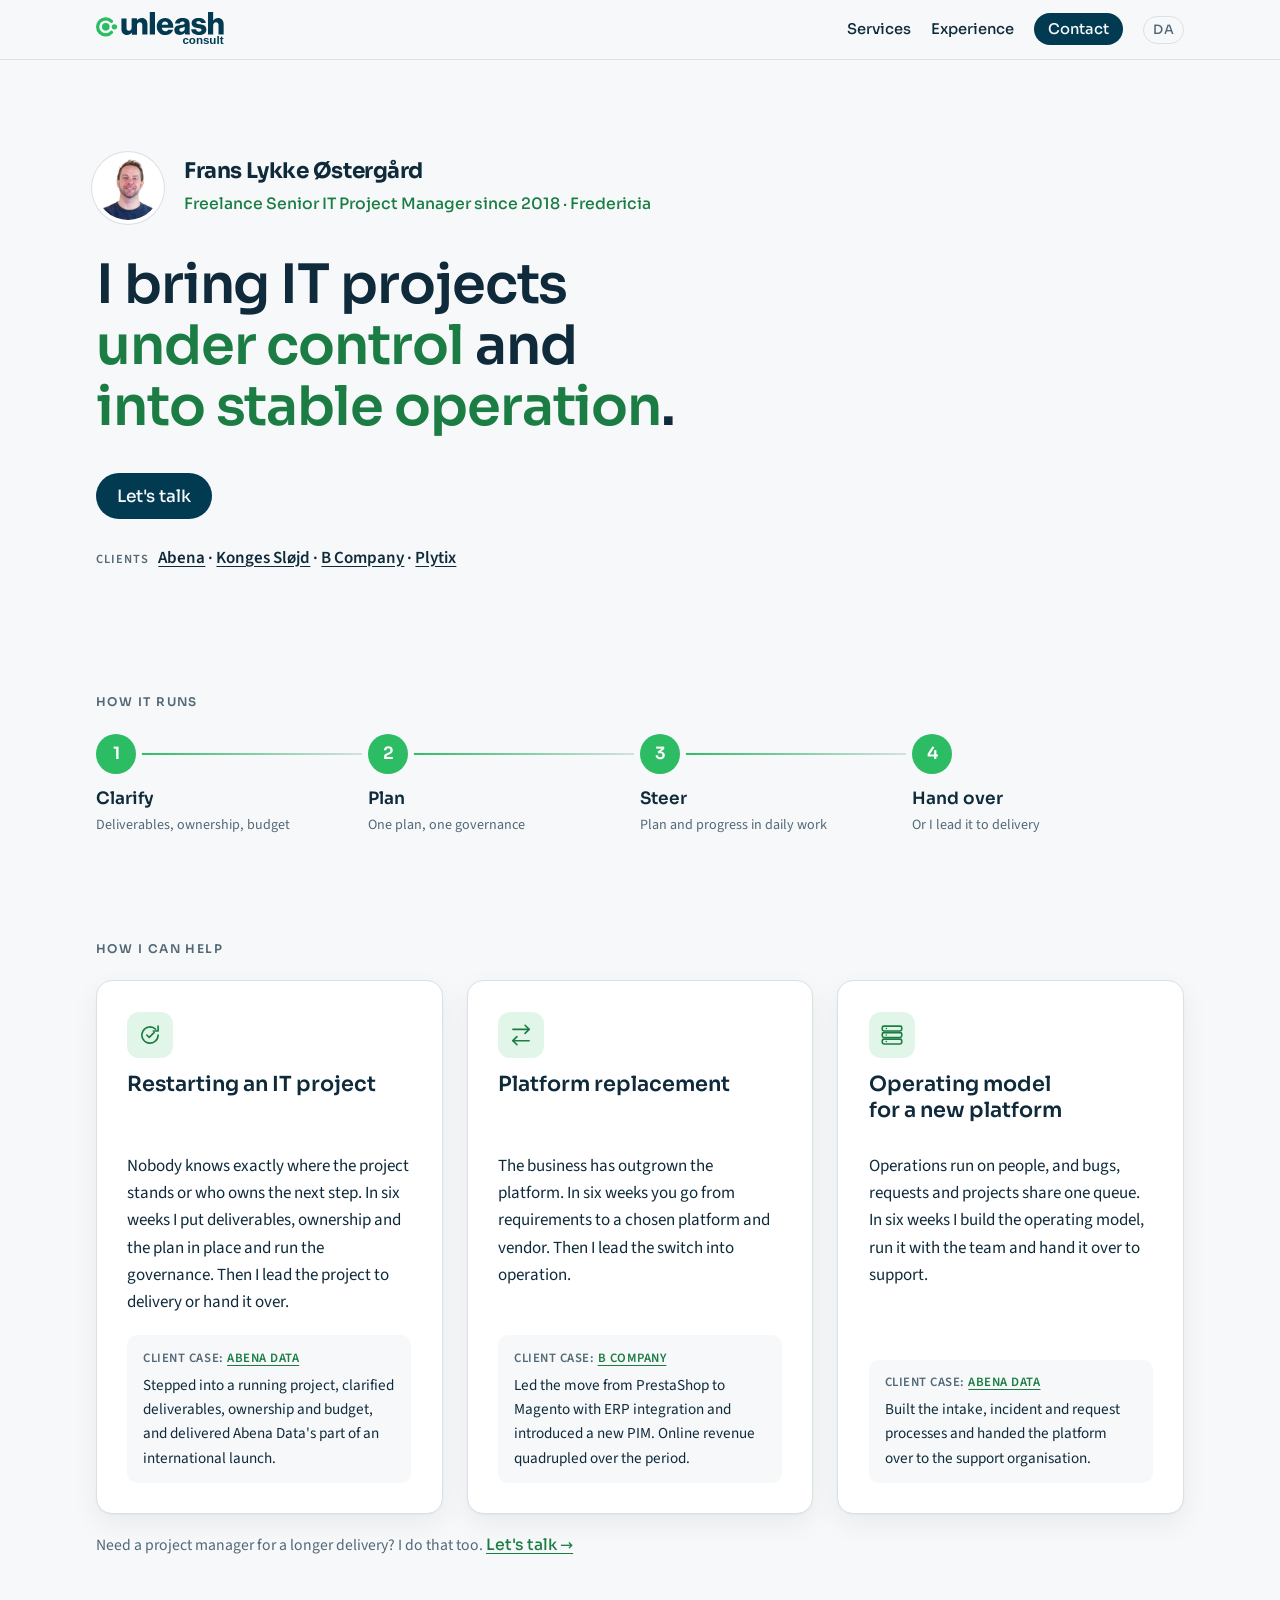
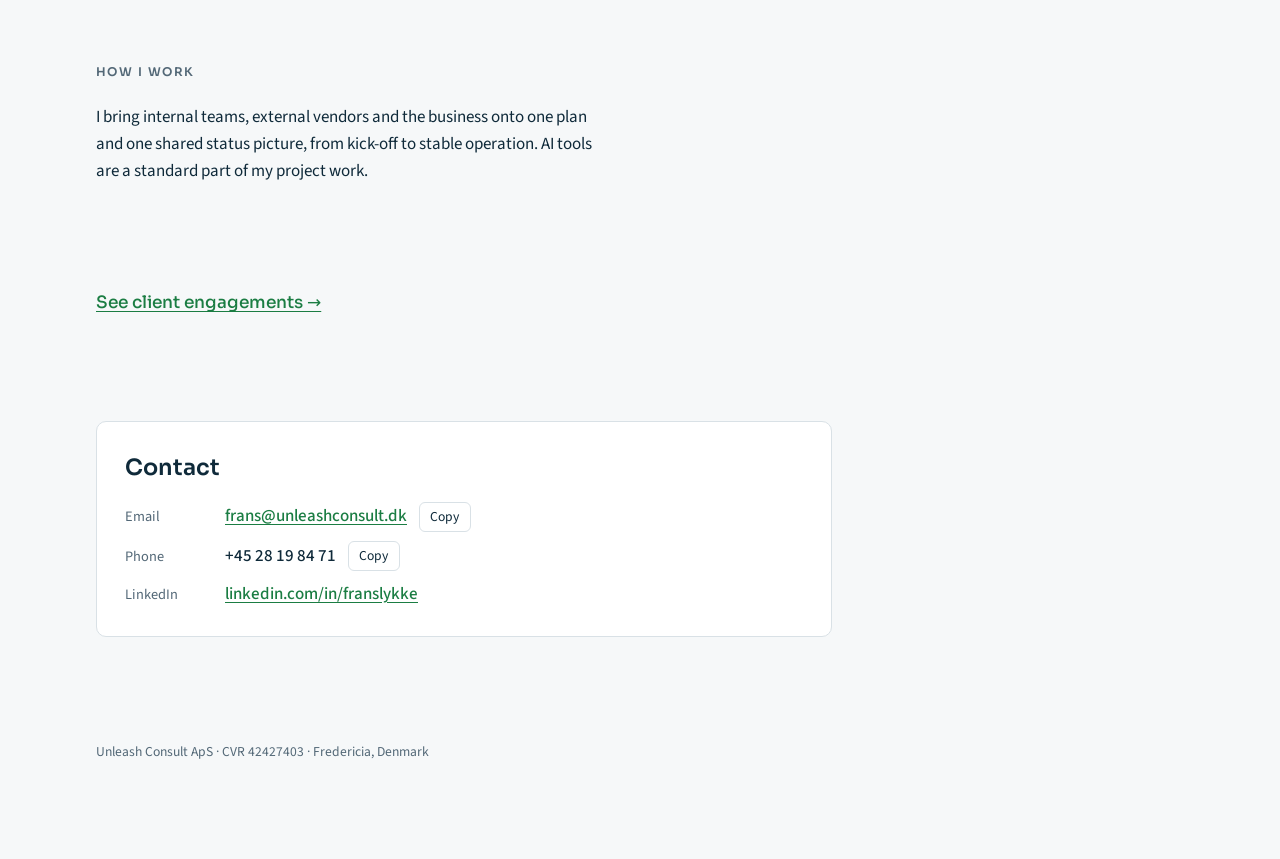
==== en/index.html @ 33f28d6f "Engelsk forside: Steer som trin 3 og strammere formuleringer Co-Authored-By: Claude Opus 5.5 <norepl" ====
<!doctype html>
<html lang="en">
<head>
<meta charset="utf-8">
<meta name="viewport" content="width=device-width, initial-scale=1, viewport-fit=cover">
<title>Unleash Consult</title>
<link rel="icon" type="image/svg+xml" href="../favicon.svg">
<link rel="canonical" href="https://unleashconsult.dk/en/">
<link rel="alternate" hreflang="da" href="https://unleashconsult.dk/">
<link rel="alternate" hreflang="en" href="https://unleashconsult.dk/en/">
<link rel="alternate" hreflang="x-default" href="https://unleashconsult.dk/">
<meta name="description" content="Frans Lykke Østergård, freelance Senior IT Project Manager. Restarting IT projects, operating models for new platforms and platform replacement, from requirements to operation.">
<link rel="preconnect" href="https://fonts.googleapis.com">
<link rel="preconnect" href="https://fonts.gstatic.com" crossorigin>
<link rel="stylesheet" href="https://fonts.googleapis.com/css2?family=Sora:wght@500;600;700&family=Source+Sans+3:wght@400;500;600&display=swap">
<link rel="stylesheet" href="../styles.css?v=20261111">
</head>
<body class="frontpage">

<nav class="top" aria-label="Main">
  <div class="bar">
    <a class="home" href="./" aria-label="Unleash Consult, top of page"><svg class="logo" role="img" aria-label="Unleash Consult" xmlns="http://www.w3.org/2000/svg" viewBox="0 0 1117.87 305.71"><g id="Layer_2" data-name="Layer 2"><g id="Layer_1-2" data-name="Layer 1"><path class="lg-ink" d="M222,148.32V55.86h44.58V139c0,15.41,6.88,23.94,21.19,23.94,15.41,0,24.77-11.56,24.77-28.34V55.86h44.85V196.74H314.49V179.41h-.83c-10.18,13.76-22.56,21.47-42.1,21.47C239.1,200.88,222,179.69,222,148.32Z"/><path class="lg-ink" d="M312.57,55.86h43.2V75.12h.83C367.05,60,380.54,51.73,400.07,51.73c30.83,0,49,22,49,53.39v91.62H404.2V114.2c0-14.87-7.43-25-22-25-14.86,0-24.77,12.38-24.77,29.73v77.86H312.57Z"/><path class="lg-ink" d="M469.67,0h45.41V196.74H469.67Z"/><path class="lg-ink" d="M530.48,126c0-42.11,29.44-74.3,72.37-74.3,20.09,0,36,6.61,48.16,17.61,16.78,15.41,25,39.9,24.76,68.52H574.51c2.75,19,13.21,30.82,31.65,30.82,11.82,0,19.53-5.23,23.38-14H673.3c-3,12.65-11.29,24.76-23.67,33.29-11.83,8.26-26.14,12.94-44,12.94C559.1,200.88,530.48,168.68,530.48,126Zm99.89-14.86c-1.65-16.79-12.11-27.51-26.69-27.51-17.06,0-25.87,10.72-28.89,27.51Z"/><path class="lg-ink" d="M684.29,157.4c0-31.1,24.77-40.45,53.93-44.31,26.42-3.3,35.78-6,35.78-15.68,0-9.08-5.78-15.13-19.26-15.13-14.32,0-21.47,6.32-22.84,18.16H690.62C691.72,74.3,711.81,52,754.46,52c21.18,0,35.5,3.86,45.67,11.56,12.11,8.81,17.9,22.57,17.9,40.18v71c0,11.29,1.09,17.61,4.94,20.09v1.92H779.5c-2.21-3-3.58-8.53-4.68-15.68h-.55c-8.25,11.83-20.64,19.27-41.83,19.27C704.38,200.33,684.29,185.19,684.29,157.4Zm90.8-11V129.6c-5.77,3-14,5.23-23.11,7.44-17.34,3.85-24.49,8.25-24.49,19,0,11.28,8.26,15.69,19.26,15.69C763.54,171.71,775.09,161.52,775.09,146.39Z"/><path class="lg-ink" d="M831.21,151.06h42.38c1.65,14,11,20.92,25.87,20.92,13.48,0,22-4.95,22-14,0-12.66-17.06-14-35.77-17.34-24.49-4.12-50.63-10.73-50.63-43.75,0-29.72,27.51-45.13,60.81-45.13,39.9,0,61.37,17.34,63.57,45.13H918.17C916.51,84.2,908,80.35,895.61,80.35c-11,0-19.55,4.12-19.55,12.93,0,9.91,16,11.28,33.85,14.59,24.77,4.12,53.94,10.45,53.94,46.5,0,30.82-27.24,46.78-64.12,46.78C858.45,201.15,832.59,182.16,831.21,151.06Z"/><path class="lg-ink" d="M978.42,0h44.85V73.2h.83c10.18-13.49,22.29-21.47,41.82-21.47,30.82,0,49,22,49,53.39v91.62h-44.85V114.2c0-14.87-7.43-25-22-25-14.86,0-24.77,12.38-24.77,29.73v77.86H978.42Z"/><text class="lg-ink lg-txt" x="1113.5" y="279.16" text-anchor="end">consult</text><path class="lg-green" d="M149.38,81.6A14.11,14.11,0,0,1,125,91.27,55.44,55.44,0,0,0,84.2,73.63a56,56,0,1,0,0,112A55.48,55.48,0,0,0,125,167.94a14.11,14.11,0,1,1,20.56,19.32,84.24,84.24,0,1,1,0-115.32A14.06,14.06,0,0,1,149.38,81.6Z"/><circle class="lg-green" cx="85.28" cy="129.6" r="33.4"/><circle class="lg-green" cx="160.69" cy="129.6" r="23.49"/></g></g></svg></a>
    <ul>
      <li><a href="./#services">Services</a></li>
      <li><a href="experience.html">Experience</a></li>
      <li><a class="cta" href="#contact">Contact</a></li>
      <li><a class="lang" href="../" hreflang="da" lang="da" aria-label="Dansk version">DA</a></li>
    </ul>
  </div>
</nav>
<div class="wrap" id="top">


  <header>
    <div class="id">
      <img class="photo" src="../frans.jpg" alt="Frans Lykke Østergård" width="132" height="132">
      <div class="name">
        <h1>Frans Lykke Østergård</h1>
        <div class="role">Freelance Senior IT Project Manager since 2018 · Fredericia</div>
      </div>
    </div>
    <p class="lede-one">I bring IT projects <em class="hl">under control</em> and <em class="hl">into stable operation</em>.</p>
    <p class="actions"><a class="btn" href="#contact">Let's talk</a></p>
    <p class="meta"><span class="k">Clients</span> <a href="experience.html#abena-data">Abena</a> · <a href="experience.html#konges-slojd">Konges Sløjd</a> · <a href="experience.html#b-company">B Company</a> · <a href="experience.html#plytix">Plytix</a></p>
  </header>




  <section class="flow" aria-label="How it runs">
    <div class="label">How it runs</div>
    <ol><li><b>1</b><span>Clarify</span><small>Deliverables, ownership, budget</small></li><li><b>2</b><span>Plan</span><small>One plan, one governance</small></li><li><b>3</b><span>Steer</span><small>Plan and progress in daily work</small></li><li><b>4</b><span>Hand over</span><small>Or I lead it to delivery</small></li></ol>
  </section>

  <section id="services">
    <div class="label">How I can help</div>
    <ul class="svc">
      <li>
        <div class="svc-head"><svg class="svc-icon" aria-hidden="true" viewBox="0 0 32 32" fill="none" stroke="currentColor" stroke-width="2" stroke-linecap="round" stroke-linejoin="round"><path d="M26 16a10 10 0 1 1-3-7.1"/><polyline points="26 5 26 11 20 11"/><polyline points="12 16 15 19 21 13"/></svg><h2>Restarting an IT project</h2></div>
        <div class="svc-body">
          <p>Nobody knows exactly where the project stands or who owns the next step. In six weeks I put deliverables, ownership and the plan in place and run the governance. Then I lead the project to delivery or hand it over.</p>
          <p class="case"><span>Client case: <a href="experience.html#abena-data">Abena Data</a></span>Stepped into a running project, clarified deliverables, ownership and budget, and delivered Abena Data's part of an international launch.</p>
        </div>
      </li>
      <li>
        <div class="svc-head"><svg class="svc-icon" aria-hidden="true" viewBox="0 0 32 32" fill="none" stroke="currentColor" stroke-width="2" stroke-linecap="round" stroke-linejoin="round"><polyline points="21 4 26 9 21 14"/><line x1="6" y1="9" x2="26" y2="9"/><polyline points="11 18 6 23 11 28"/><line x1="26" y1="23" x2="6" y2="23"/></svg><h2>Platform replacement</h2></div>
        <div class="svc-body">
          <p>The business has outgrown the platform. In six weeks you go from requirements to a chosen platform and vendor. Then I lead the switch into operation.</p>
          <p class="case"><span>Client case: <a href="experience.html#b-company">B Company</a></span>Led the move from PrestaShop to Magento with ERP integration and introduced a new PIM. Online revenue quadrupled over the period.</p>
        </div>
      </li>
      <li>
        <div class="svc-head"><svg class="svc-icon" aria-hidden="true" viewBox="0 0 32 32" fill="none" stroke="currentColor" stroke-width="2" stroke-linecap="round" stroke-linejoin="round"><rect x="4" y="5" width="24" height="6" rx="2"/><rect x="4" y="13" width="24" height="6" rx="2"/><rect x="4" y="21" width="24" height="6" rx="2"/><line x1="9" y1="8" x2="9.01" y2="8"/><line x1="9" y1="16" x2="9.01" y2="16"/><line x1="9" y1="24" x2="9.01" y2="24"/></svg><h2>Operating model for a new platform</h2></div>
        <div class="svc-body">
          <p>Operations run on people, and bugs, requests and projects share one queue. In six weeks I build the operating model, run it with the team and hand it over to support.</p>
          <p class="case"><span>Client case: <a href="experience.html#abena-data">Abena Data</a></span>Built the intake, incident and request processes and handed the platform over to the support organisation.</p>
        </div>
      </li>
    </ul>
    <p class="pm-note">Need a project manager for a longer delivery? I do that too. <a href="#contact">Let's talk →</a></p>
  </section>


  <section id="how">
    <div class="label">How I work</div>
    <div class="lede">
      <p>I bring internal teams, external vendors and the business onto one plan and one shared status picture, from kick-off to stable operation. AI tools are a standard part of my project work.</p>
    </div>
  </section>

  <p class="more"><a href="experience.html">See client engagements →</a></p>

  <section class="contact" id="contact">
    <h2>Contact</h2>
    <div class="rows">
      <div class="row"><span class="k">Email</span><a class="v" href="mailto:frans@unleashconsult.dk">frans@unleashconsult.dk</a><button class="copy" type="button" data-copy="frans@unleashconsult.dk">Copy</button></div>
      <div class="row"><span class="k">Phone</span><span class="v">+45 28 19 84 71</span><button class="copy" type="button" data-copy="+4528198471">Copy</button></div>
      <div class="row"><span class="k">LinkedIn</span><a class="v" href="https://www.linkedin.com/in/franslykke" target="_blank" rel="noopener">linkedin.com/in/franslykke</a></div>
    </div>
  </section>

  <footer>Unleash Consult ApS · CVR 42427403 · Fredericia, Denmark</footer>
</div>

<script>
document.querySelectorAll('.copy').forEach(function (b) {
  b.addEventListener('click', function () {
    var t = b.getAttribute('data-copy');
    var done = function () { b.textContent = 'Copied'; setTimeout(function () { b.textContent = 'Copy'; }, 1600); };
    try { navigator.clipboard.writeText(t).then(done, done); } catch (e) { done(); }
  });
});
</script>

</body>
</html>
---- styles.css ----
/* Layout: one calm column; a dated ledger of engagements is the page's spine */
:root {
  --bg: #f6f8f9;
  --surface: #ffffff;
  --ink: #0f2a3a;
  --logo-ink: #023a51;
  --brand-green: #2cbc63;
  --muted: #536877;
  --line: #d9e1e6;
  --accent: #2cbc63;
  --accent-ink: #1b7d43;
  --display: "Sora", "Segoe UI", system-ui, sans-serif;
  --body: "Source Sans 3", "Segoe UI", system-ui, sans-serif;
}
@media (prefers-color-scheme: dark) {
  :root:not([data-theme="light"]) {
    --bg: #0f1a22; --surface: #15232d; --ink: #e6edf1; --muted: #9db0bc;
    --line: #26394a; --accent: #2cbc63; --accent-ink: #6fd69a; --logo-ink: #e6edf1; color-scheme: dark;
  }
}
:root[data-theme="dark"] {
  --bg: #0f1a22; --surface: #15232d; --ink: #e6edf1; --muted: #9db0bc;
  --line: #26394a; --accent: #2cbc63; --accent-ink: #6fd69a; --logo-ink: #e6edf1; color-scheme: dark;
}
* { box-sizing: border-box; }
body {
  background: var(--bg); color: var(--ink);
  font-family: var(--body); font-size: 1.0625rem; line-height: 1.6;
}
.wrap {
  max-width: 46rem; margin: 0 auto;
  padding-left: max(16px, env(safe-area-inset-left, 0px));
  padding-right: max(16px, env(safe-area-inset-right, 0px));
  padding-block: 3.5rem 4rem;
  display: grid; gap: 3.5rem;
}
h1, h2, h3 { font-family: var(--display); text-wrap: balance; margin: 0; }
p { margin: 0; }
a { color: var(--accent-ink); text-underline-offset: 3px; }
a:focus-visible, button:focus-visible { outline: 2px solid var(--accent); outline-offset: 3px; border-radius: 4px; }

.logo { width: 170px; height: auto; display: block; overflow: visible; }
.lg-ink { fill: var(--logo-ink); }
.lg-green { fill: var(--brand-green); }
.lg-txt { font-family: "Neue Haas Grotesk Display Pro", "Helvetica Neue", Helvetica, Arial, sans-serif; font-weight: 700; font-size: 100.92px; }

header { display: grid; gap: 1.25rem; }
header h1 { font-size: clamp(2rem, 6vw, 2.9rem); font-weight: 700; letter-spacing: -.02em; line-height: 1.1; }
.id { display: flex; align-items: center; gap: 1.5rem; }
.name { display: grid; gap: .6rem; min-width: 0; }
.photo { width: 132px; height: 132px; flex: none; border-radius: 50%; object-fit: cover; background: #fff; box-shadow: 0 0 0 4px var(--surface), 0 0 0 5px var(--line); }
.role { font-family: var(--display); font-weight: 500; font-size: 1.15rem; color: var(--accent-ink); }
.lede { display: grid; gap: .9rem; max-width: 62ch; }
.lede p + p { color: var(--muted); }
.lede-one { font-family: var(--display); font-size: clamp(1.25rem, 4.5vw, 1.55rem); font-weight: 500; line-height: 1.4; max-width: 34ch; }
.links { display: flex; flex-wrap: wrap; gap: .25rem 1.25rem; }
.links a { display: inline-flex; align-items: center; min-height: 44px; font-weight: 500; color: var(--ink); }
.clients .label { margin-bottom: .35rem; }
.clients p { font-weight: 600; }
.clients a { color: var(--ink); display: inline-block; padding-block: .35rem; }
.clients a:hover { color: var(--accent-ink); }
.ledger > li[id] { scroll-margin-top: calc(env(safe-area-inset-top, 0px) + 4.5rem); }
.where { font-size: .95rem; color: var(--muted); }

.label { font-family: var(--display); font-size: .75rem; font-weight: 600; letter-spacing: .12em; text-transform: uppercase; color: var(--muted); margin-bottom: 1.1rem; }

.skills { display: flex; flex-wrap: wrap; gap: .5rem; padding: 0; margin: 0; list-style: none; }
.skills li { border: 1px solid var(--line); background: var(--surface); padding: .35rem .8rem; border-radius: 999px; font-size: .95rem; }

.svc { list-style: none; margin: 0; padding: 0; display: grid; }
.svc > li { display: grid; grid-template-columns: 13rem 1fr; gap: 1.5rem; padding-block: 1.6rem; border-top: 1px solid var(--line); }
.svc > li:last-child { border-bottom: 1px solid var(--line); }
.svc h2 { font-size: 1.3rem; font-weight: 600; line-height: 1.25; }
.svc-head { display: grid; gap: .7rem; align-content: start; }
.svc-icon { width: 36px; height: 36px; color: var(--accent-ink); }
.svc-body { display: grid; gap: .8rem; min-width: 0; }
.svc .tags { font-size: .92rem; font-weight: 600; color: var(--muted); }

.ledger { list-style: none; margin: 0; padding: 0; display: grid; }
.ledger > li { display: grid; grid-template-columns: 7.5rem 1fr; gap: 1.25rem; padding-block: 1.4rem; border-top: 1px solid var(--line); }
.ledger > li:last-child { border-bottom: 1px solid var(--line); }
.when { font-variant-numeric: tabular-nums; color: var(--muted); font-size: .9rem; padding-top: .2rem; }
.job { display: grid; gap: .5rem; min-width: 0; }
.job h3 { font-size: 1.1rem; font-weight: 600; }
.job h3 span { color: var(--muted); font-weight: 500; }
.job p { color: var(--muted); }
.job ul { margin: 0; padding-left: 1.1rem; display: grid; gap: .25rem; }

.earlier { display: grid; gap: .4rem; color: var(--muted); }
.earlier b { color: var(--ink); font-weight: 600; }

.two { display: grid; grid-template-columns: 1fr 1fr; gap: 2rem; }
.two ul { list-style: none; margin: 0; padding: 0; display: grid; gap: .5rem; }
.two li span { display: block; color: var(--muted); font-size: .9rem; }

.contact { background: var(--surface); border: 1px solid var(--line); border-radius: 10px; padding: 1.75rem; display: grid; gap: 1rem; }
.contact h2 { font-size: 1.4rem; font-weight: 600; }
.rows { display: grid; gap: .6rem; }
.row { display: flex; flex-wrap: wrap; align-items: center; gap: .75rem; }
.row .k { width: 5.5rem; color: var(--muted); font-size: .9rem; }
.row .v { user-select: all; font-weight: 500; }
.copy { font: inherit; font-size: .85rem; border: 1px solid var(--line); background: transparent; color: var(--ink); padding: .2rem .65rem; border-radius: 6px; cursor: pointer; }
.copy:hover { border-color: var(--accent); }

footer { font-size: .85rem; color: var(--muted); }

@media (max-width: 560px) {
  .ledger > li { grid-template-columns: 1fr; gap: .35rem; }
  .svc > li { grid-template-columns: 1fr; gap: .6rem; }
  .svc-head { display: flex; align-items: center; gap: .75rem; }
  .svc-icon { width: 30px; height: 30px; flex: none; }
  .two { grid-template-columns: 1fr; }
  .row .k { width: 100%; }
  .id { gap: 1rem; }
  .photo { width: 76px; height: 76px; box-shadow: 0 0 0 3px var(--surface), 0 0 0 4px var(--line); }
  header h1 { font-size: 1.6rem; }
  .role { font-size: 1rem; }
}

html { scroll-behavior: smooth; }
@media (prefers-reduced-motion: reduce) { html { scroll-behavior: auto; } }
body::before { content: ""; position: fixed; inset: 0 0 auto; height: env(safe-area-inset-top, 0px); z-index: 10; background: var(--bg); }
.top { position: sticky; top: env(safe-area-inset-top, 0px); z-index: 5; background: color-mix(in srgb, var(--bg) 92%, transparent); backdrop-filter: blur(8px); -webkit-backdrop-filter: blur(8px); border-bottom: 1px solid var(--line); }
.bar { max-width: 46rem; margin: 0 auto; display: flex; align-items: center; justify-content: space-between; gap: 1rem;
  padding-left: max(16px, env(safe-area-inset-left, 0px)); padding-right: max(16px, env(safe-area-inset-right, 0px)); padding-block: .75rem; }
.home { display: block; line-height: 0; }
.top .logo { width: 128px; }
.top ul { list-style: none; margin: 0; padding: 0; display: flex; align-items: center; gap: 1.25rem; }
.top ul a { color: var(--ink); text-decoration: none; font-family: var(--display); font-weight: 500; font-size: .92rem; }
.top ul a:hover { color: var(--accent-ink); }
.top ul a.cta { background: var(--logo-ink); color: var(--bg); padding: .45rem .9rem; border-radius: 999px; }
.top ul a.cta:hover { color: var(--bg); background: var(--accent-ink); }
section, #contact { scroll-margin-top: calc(env(safe-area-inset-top, 0px) + 4.5rem); }
@media (max-width: 480px) {
  .top .logo { width: 104px; }
  .top ul { gap: .9rem; }
  .top ul a { font-size: .85rem; }
  .top ul a.cta { padding: .4rem .75rem; }
  .wrap { padding-block: 2rem 3rem; gap: 2.75rem; }
}
body{margin:0} img{max-width:100%}
.top ul a[aria-current="page"] { color: var(--accent-ink); }
.more { font-family: var(--display); font-weight: 500; }
.svc .price { font-size: .95rem; padding-top: .7rem; border-top: 1px dashed var(--line); }
.svc .price b { font-weight: 600; color: var(--ink); }
.svc .price span { color: var(--muted); font-size: .85rem; }
.top ul a.lang { font-size: .8rem; letter-spacing: .04em; color: var(--muted); border: 1px solid var(--line); padding: .3rem .55rem; border-radius: 999px; }
.top ul a.lang:hover { color: var(--accent-ink); border-color: var(--accent-ink); }
@media (max-width: 480px) {
  .bar { gap: .6rem; }
  .top .logo { width: 92px; }
  .top ul { gap: .65rem; }
  .top ul a.lang { font-size: .75rem; padding: .25rem .45rem; }
}
@media (max-width: 360px) {
  .top .logo { width: 80px; }
  .top ul { gap: .5rem; }
  .top ul a { font-size: .8rem; }
}
.pm-note { margin-top: 1.2rem; font-size: .98rem; color: var(--muted); }
.pm-note a { font-family: var(--display); font-weight: 500; }
.svc .case { font-size: .95rem; padding-left: .9rem; border-left: 3px solid var(--accent-ink); display: grid; gap: .25rem; }
.svc .case span { font-size: .8rem; font-weight: 600; letter-spacing: .04em; text-transform: uppercase; color: var(--muted); }

/* Offers as cards, method strip, highlighted lede */
.hl { font-style: normal; color: var(--accent-ink); }
.flow ol { list-style: none; margin: 0; padding: 0; display: grid; grid-template-columns: repeat(4, 1fr); }
.flow li { position: relative; display: grid; align-content: start; gap: .25rem; padding-right: .75rem; }
.flow li b { position: relative; z-index: 1; width: 2.5rem; height: 2.5rem; margin-bottom: .45rem; border-radius: 50%; display: grid; place-items: center; background: var(--accent); color: #fff; font-family: var(--display); font-weight: 600; box-shadow: 0 0 0 6px var(--bg); }
.flow li:not(:last-child)::after { content: ""; position: absolute; top: 1.2rem; left: 2.5rem; right: 0; height: 2px; background: linear-gradient(90deg, var(--accent), var(--line)); }
.flow li span { font-family: var(--display); font-weight: 600; }
.flow li small { color: var(--muted); font-size: .88rem; line-height: 1.35; }
.svc { gap: 1rem; }
.svc > li, .svc > li:last-child { display: block; padding: 1.5rem; background: var(--surface); border: 1px solid var(--line); border-radius: 16px; box-shadow: 0 1px 2px rgba(15,42,58,.04), 0 10px 28px rgba(15,42,58,.06); }
.svc-head { display: flex; flex-wrap: wrap; align-items: center; gap: .6rem .9rem; margin-bottom: 1rem; }
.svc-icon, .svc-icon:where(*) { width: 46px; height: 46px; padding: 10px; flex: none; border-radius: 12px; color: var(--accent-ink); background: color-mix(in srgb, var(--accent) 14%, transparent); }
.svc h2 { font-size: 1.3rem; }
.pill { margin-left: auto; padding: .3rem .7rem; border-radius: 999px; white-space: nowrap; font-size: .76rem; font-weight: 600; letter-spacing: .04em; text-transform: uppercase; color: var(--accent-ink); background: color-mix(in srgb, var(--accent) 10%, transparent); }
.svc .case { margin-top: .2rem; padding: .8rem 1rem; border-left: 0; border-radius: 10px; background: var(--bg); }
@media (max-width: 640px) {
  .flow ol { grid-template-columns: 1fr 1fr; row-gap: 1.4rem; }
  .flow li:not(:last-child)::after { display: none; }
  .svc > li, .svc > li:last-child { padding: 1.2rem; }
  .pill { margin-left: 0; }
}

/* Hero: one action, compact proof line */
.actions { display: flex; flex-wrap: wrap; gap: .75rem 1.25rem; align-items: center; }
.btn { display: inline-flex; align-items: center; min-height: 46px; padding: 0 1.3rem; border-radius: 999px; background: var(--logo-ink); color: var(--bg); font-family: var(--display); font-weight: 500; text-decoration: none; }
.btn:hover { background: var(--accent-ink); }
.btn-ghost { display: inline-flex; align-items: center; min-height: 46px; font-family: var(--display); font-weight: 500; color: var(--ink); }
.meta { font-weight: 600; }
.meta .k { margin-right: .4rem; font-size: .78rem; font-weight: 600; letter-spacing: .08em; text-transform: uppercase; color: var(--muted); }
.meta a { color: var(--ink); }
.meta a:hover { color: var(--accent-ink); }
header .where { margin-top: -.6rem; }

/* Wide homepage */
.bar { max-width: 70rem; }
.frontpage .wrap { max-width: 70rem; }
@media (min-width: 900px) {
  .frontpage .svc { grid-template-columns: repeat(3, minmax(0, 1fr)); }
  .frontpage .svc > li { display: flex; flex-direction: column; }
  .frontpage .svc-body { flex: 1; display: flex; flex-direction: column; gap: .9rem; }
  .frontpage .svc .case { margin-top: auto; }
  .frontpage .pill { margin-left: 0; }
  .frontpage .contact { max-width: 46rem; }
}

/* Hero: one column, one dominant line */
.frontpage header { gap: 1.4rem; padding-block: 1.5rem .5rem; }
.frontpage .photo { width: 64px; height: 64px; }
.frontpage header h1 { font-size: 1.35rem; }
.frontpage .role { font-size: .98rem; }
.frontpage .lede-one { font-size: clamp(2rem, 6vw, 3.4rem); line-height: 1.12; letter-spacing: -.02em; max-width: 18ch; font-weight: 600; }
/* Cards: icon always above title */
.frontpage .svc-head { flex-direction: column; align-items: flex-start; gap: .8rem; }
/* More air */
.frontpage .hl { white-space: nowrap; }
.frontpage header { gap: 0; padding-block: 3rem 1rem; }
.frontpage header .id { margin-bottom: 2.2rem; }
.frontpage header .actions { margin-top: 2.2rem; }
.frontpage header .meta { margin-top: 1.6rem; }
.frontpage .svc-head { margin-bottom: .4rem; }
.frontpage .svc-body { gap: 1.2rem; }
.frontpage .svc > li, .frontpage .svc > li:last-child { padding: 1.9rem; }
.frontpage .flow .label, .frontpage #services .label, .frontpage #how .label { margin-bottom: 1.4rem; }
@media (min-width: 900px) {
  .frontpage .wrap { gap: 6.5rem; padding-block: 3rem 6rem; }
  .frontpage .svc { gap: 1.5rem; }
}
@media (max-width: 899px) {
  .frontpage .wrap { gap: 4rem; }
  .frontpage header { padding-block: 1.5rem .5rem; }
}
@media (min-width: 900px) { .frontpage .svc h2 { min-height: 2.5em; } }
@media (max-width: 899px) { .frontpage .svc-head { margin-bottom: .9rem; } }
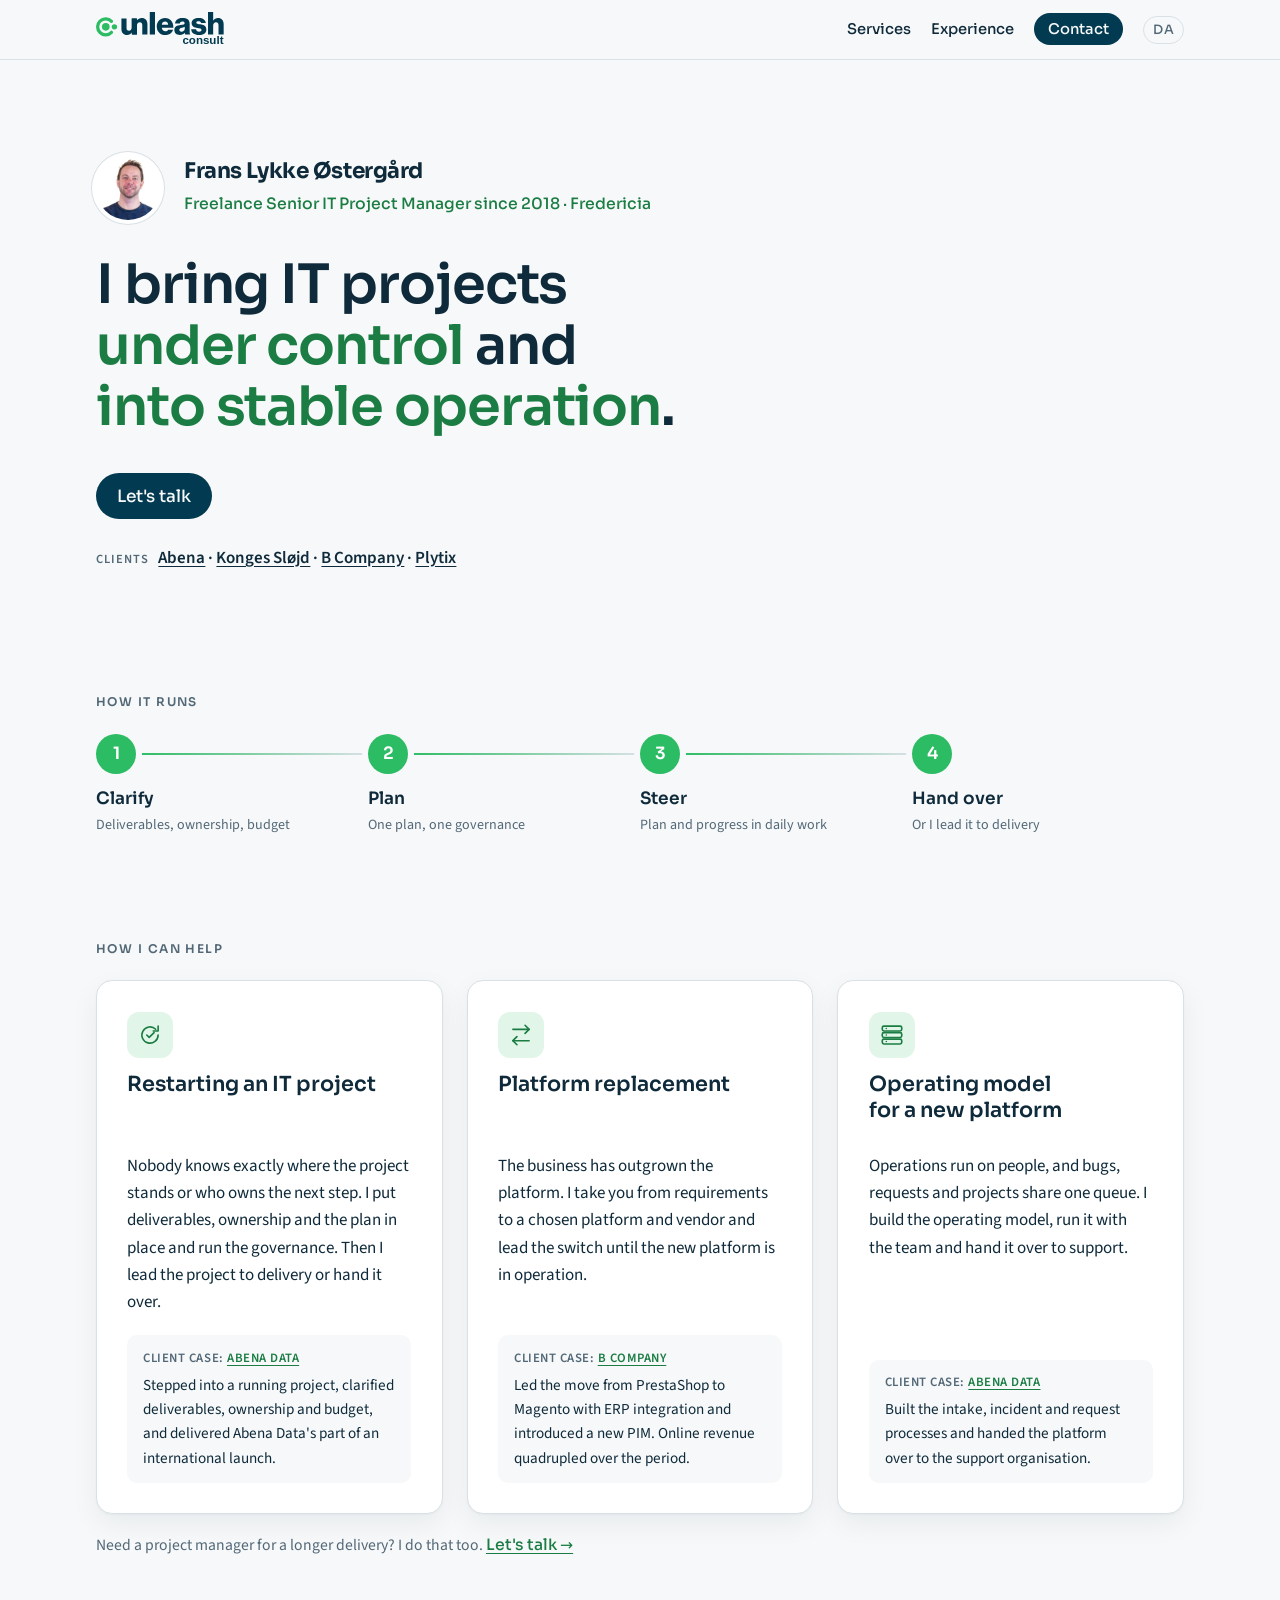
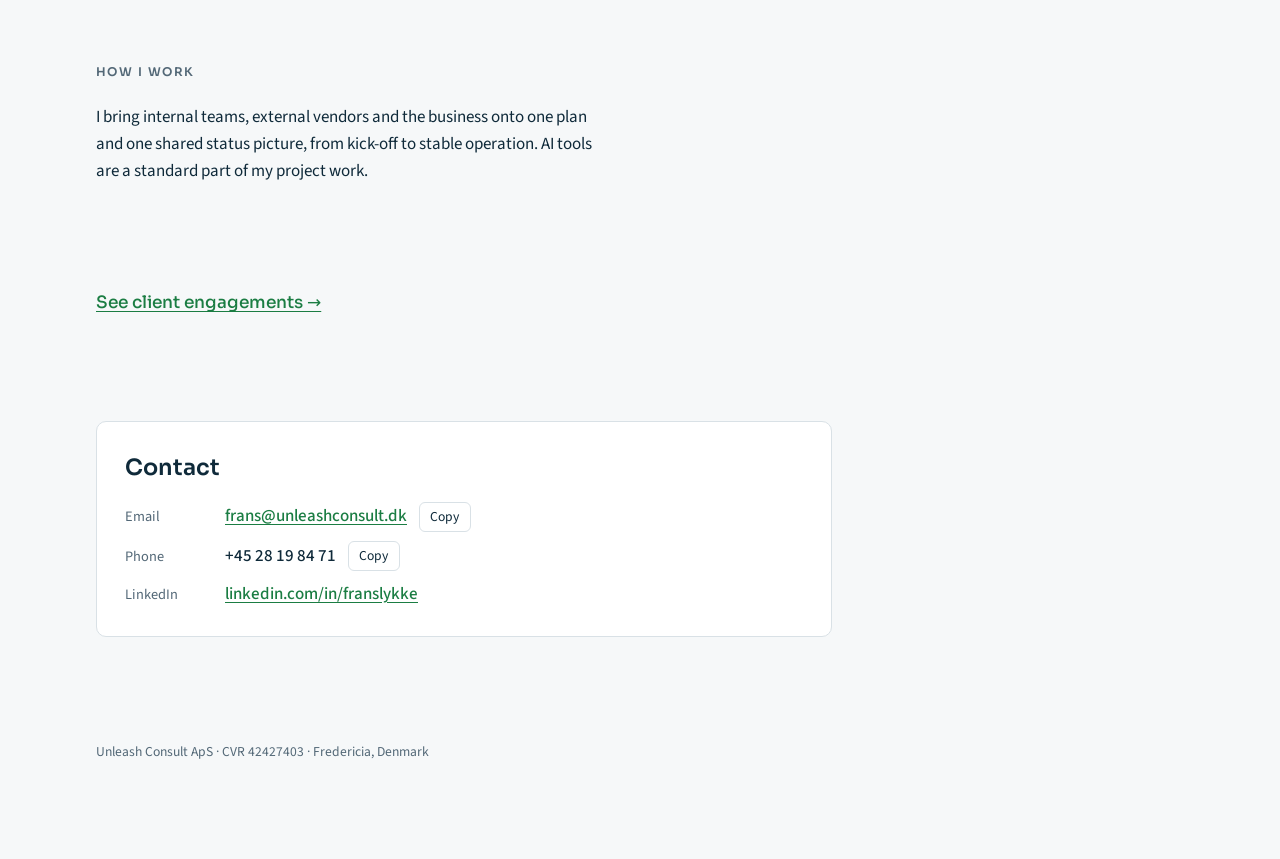
==== commit b4a035c1: "Forside: fjern tidsramme fra forløbene Co-Authored-By: Claude Opus 5.5 <noreply@anthropic.com> Claud" ====
--- a/en/index.html
+++ b/en/index.html
@@ -58,21 +58,21 @@
       <li>
         <div class="svc-head"><svg class="svc-icon" aria-hidden="true" viewBox="0 0 32 32" fill="none" stroke="currentColor" stroke-width="2" stroke-linecap="round" stroke-linejoin="round"><path d="M26 16a10 10 0 1 1-3-7.1"/><polyline points="26 5 26 11 20 11"/><polyline points="12 16 15 19 21 13"/></svg><h2>Restarting an IT project</h2></div>
         <div class="svc-body">
-          <p>Nobody knows exactly where the project stands or who owns the next step. In six weeks I put deliverables, ownership and the plan in place and run the governance. Then I lead the project to delivery or hand it over.</p>
+          <p>Nobody knows exactly where the project stands or who owns the next step. I put deliverables, ownership and the plan in place and run the governance. Then I lead the project to delivery or hand it over.</p>
           <p class="case"><span>Client case: <a href="experience.html#abena-data">Abena Data</a></span>Stepped into a running project, clarified deliverables, ownership and budget, and delivered Abena Data's part of an international launch.</p>
         </div>
       </li>
       <li>
         <div class="svc-head"><svg class="svc-icon" aria-hidden="true" viewBox="0 0 32 32" fill="none" stroke="currentColor" stroke-width="2" stroke-linecap="round" stroke-linejoin="round"><polyline points="21 4 26 9 21 14"/><line x1="6" y1="9" x2="26" y2="9"/><polyline points="11 18 6 23 11 28"/><line x1="26" y1="23" x2="6" y2="23"/></svg><h2>Platform replacement</h2></div>
         <div class="svc-body">
-          <p>The business has outgrown the platform. In six weeks you go from requirements to a chosen platform and vendor. Then I lead the switch into operation.</p>
+          <p>The business has outgrown the platform. I take you from requirements to a chosen platform and vendor and lead the switch until the new platform is in operation.</p>
           <p class="case"><span>Client case: <a href="experience.html#b-company">B Company</a></span>Led the move from PrestaShop to Magento with ERP integration and introduced a new PIM. Online revenue quadrupled over the period.</p>
         </div>
       </li>
       <li>
         <div class="svc-head"><svg class="svc-icon" aria-hidden="true" viewBox="0 0 32 32" fill="none" stroke="currentColor" stroke-width="2" stroke-linecap="round" stroke-linejoin="round"><rect x="4" y="5" width="24" height="6" rx="2"/><rect x="4" y="13" width="24" height="6" rx="2"/><rect x="4" y="21" width="24" height="6" rx="2"/><line x1="9" y1="8" x2="9.01" y2="8"/><line x1="9" y1="16" x2="9.01" y2="16"/><line x1="9" y1="24" x2="9.01" y2="24"/></svg><h2>Operating model for a new platform</h2></div>
         <div class="svc-body">
-          <p>Operations run on people, and bugs, requests and projects share one queue. In six weeks I build the operating model, run it with the team and hand it over to support.</p>
+          <p>Operations run on people, and bugs, requests and projects share one queue. I build the operating model, run it with the team and hand it over to support.</p>
           <p class="case"><span>Client case: <a href="experience.html#abena-data">Abena Data</a></span>Built the intake, incident and request processes and handed the platform over to the support organisation.</p>
         </div>
       </li>
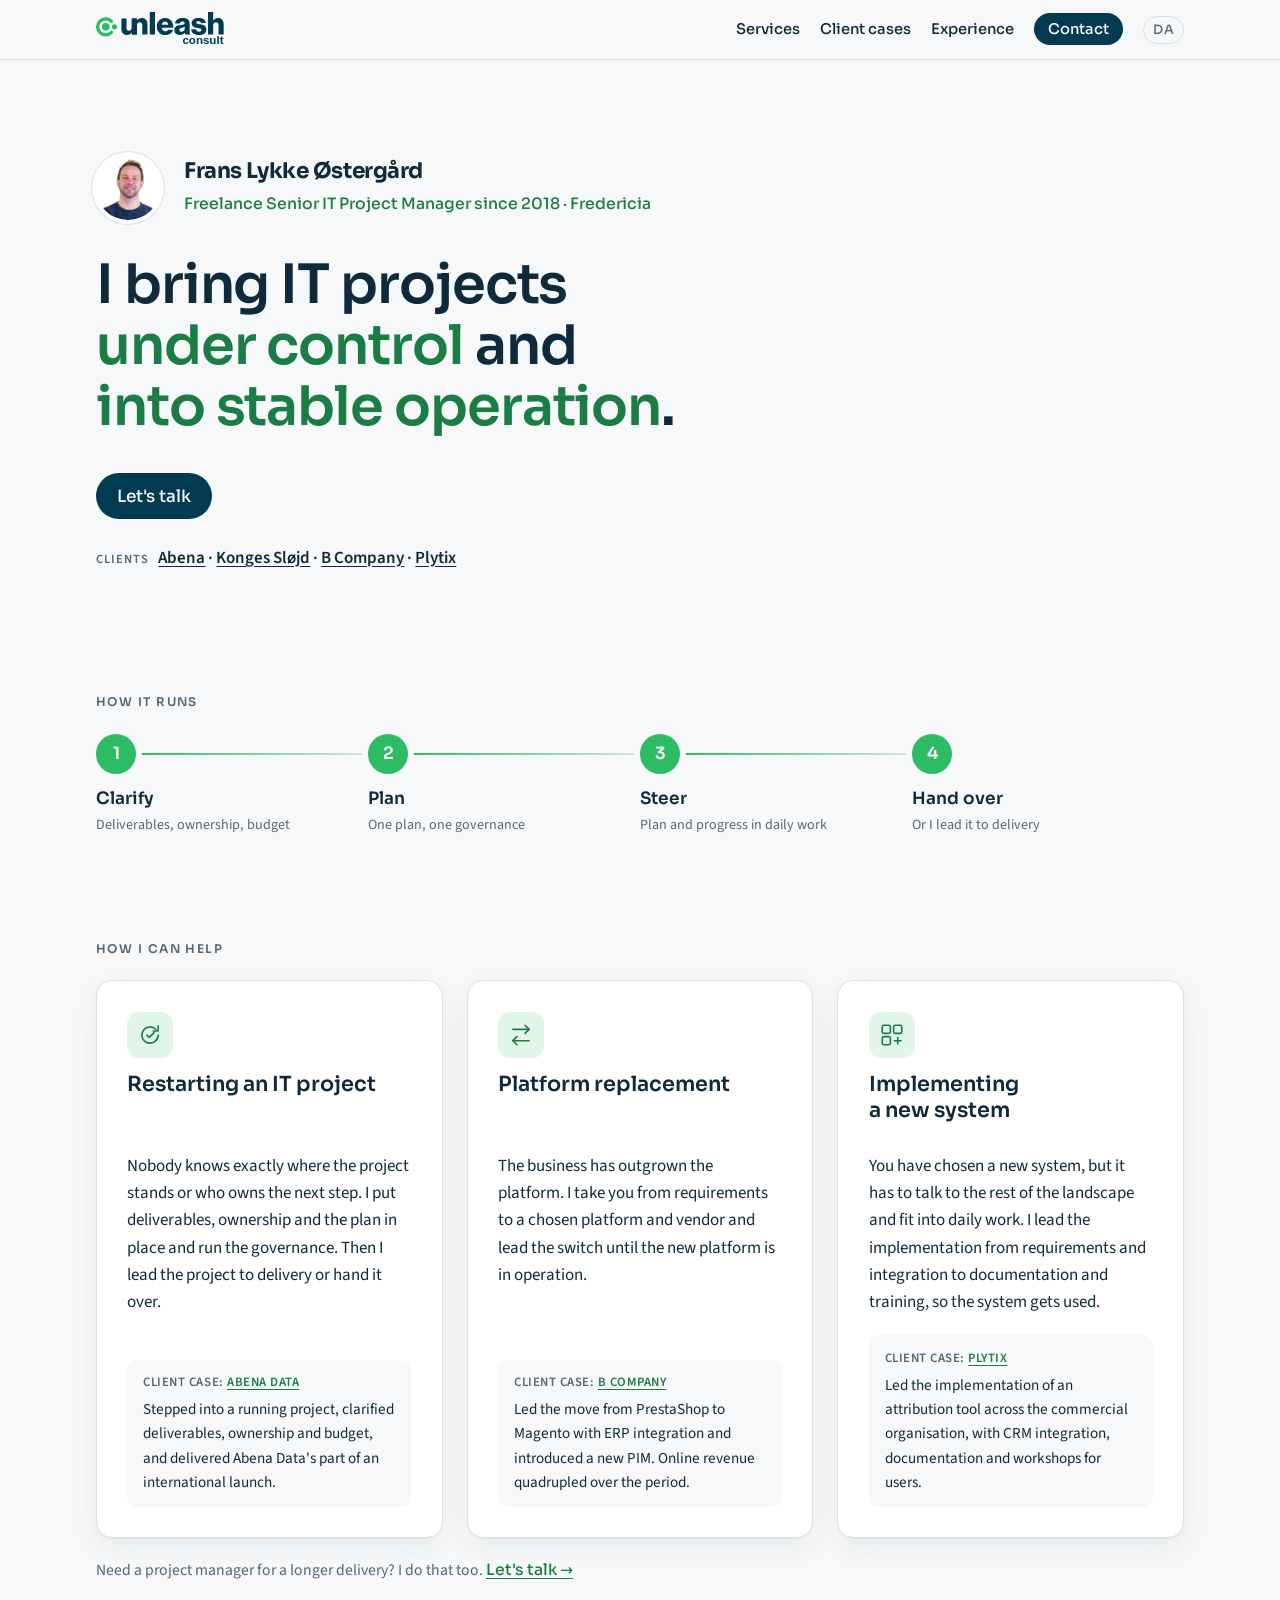
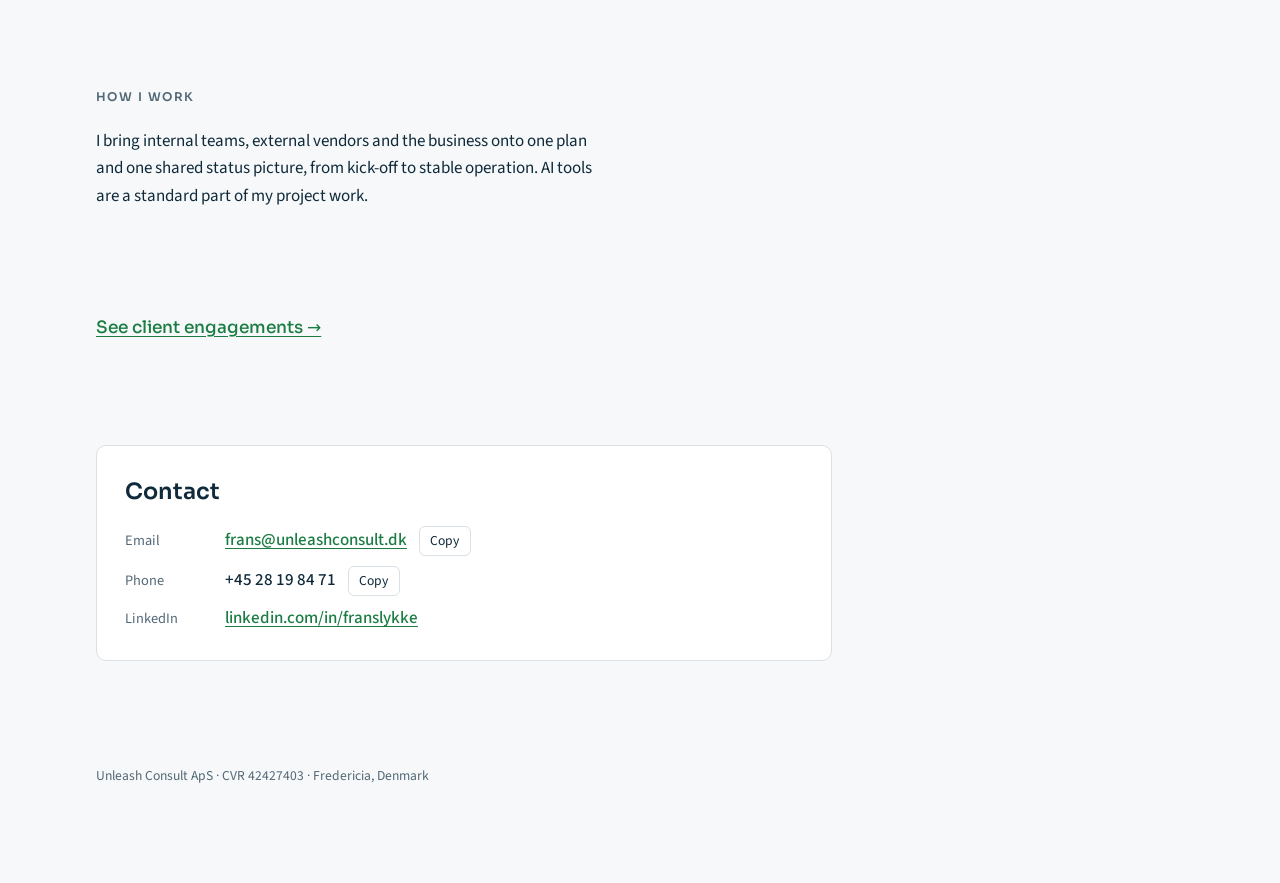
==== commit dce22aff: "Ny fane Kundeopgaver med forløb i fri tekst; tredje forløb er nu Implementering af nyt system (Plyti" ====
--- a/en/index.html
+++ b/en/index.html
@@ -9,11 +9,11 @@
 <link rel="alternate" hreflang="da" href="https://unleashconsult.dk/">
 <link rel="alternate" hreflang="en" href="https://unleashconsult.dk/en/">
 <link rel="alternate" hreflang="x-default" href="https://unleashconsult.dk/">
-<meta name="description" content="Frans Lykke Østergård, freelance Senior IT Project Manager. Restarting IT projects, operating models for new platforms and platform replacement, from requirements to operation.">
+<meta name="description" content="Frans Lykke Østergård, freelance Senior IT Project Manager. Restarting IT projects, platform replacement and implementing new systems, from requirements to operation.">
 <link rel="preconnect" href="https://fonts.googleapis.com">
 <link rel="preconnect" href="https://fonts.gstatic.com" crossorigin>
 <link rel="stylesheet" href="https://fonts.googleapis.com/css2?family=Sora:wght@500;600;700&family=Source+Sans+3:wght@400;500;600&display=swap">
-<link rel="stylesheet" href="../styles.css?v=20261111">
+<link rel="stylesheet" href="../styles.css?v=20261111b">
 </head>
 <body class="frontpage">
 
@@ -21,7 +21,8 @@
   <div class="bar">
     <a class="home" href="./" aria-label="Unleash Consult, top of page"><svg class="logo" role="img" aria-label="Unleash Consult" xmlns="http://www.w3.org/2000/svg" viewBox="0 0 1117.87 305.71"><g id="Layer_2" data-name="Layer 2"><g id="Layer_1-2" data-name="Layer 1"><path class="lg-ink" d="M222,148.32V55.86h44.58V139c0,15.41,6.88,23.94,21.19,23.94,15.41,0,24.77-11.56,24.77-28.34V55.86h44.85V196.74H314.49V179.41h-.83c-10.18,13.76-22.56,21.47-42.1,21.47C239.1,200.88,222,179.69,222,148.32Z"/><path class="lg-ink" d="M312.57,55.86h43.2V75.12h.83C367.05,60,380.54,51.73,400.07,51.73c30.83,0,49,22,49,53.39v91.62H404.2V114.2c0-14.87-7.43-25-22-25-14.86,0-24.77,12.38-24.77,29.73v77.86H312.57Z"/><path class="lg-ink" d="M469.67,0h45.41V196.74H469.67Z"/><path class="lg-ink" d="M530.48,126c0-42.11,29.44-74.3,72.37-74.3,20.09,0,36,6.61,48.16,17.61,16.78,15.41,25,39.9,24.76,68.52H574.51c2.75,19,13.21,30.82,31.65,30.82,11.82,0,19.53-5.23,23.38-14H673.3c-3,12.65-11.29,24.76-23.67,33.29-11.83,8.26-26.14,12.94-44,12.94C559.1,200.88,530.48,168.68,530.48,126Zm99.89-14.86c-1.65-16.79-12.11-27.51-26.69-27.51-17.06,0-25.87,10.72-28.89,27.51Z"/><path class="lg-ink" d="M684.29,157.4c0-31.1,24.77-40.45,53.93-44.31,26.42-3.3,35.78-6,35.78-15.68,0-9.08-5.78-15.13-19.26-15.13-14.32,0-21.47,6.32-22.84,18.16H690.62C691.72,74.3,711.81,52,754.46,52c21.18,0,35.5,3.86,45.67,11.56,12.11,8.81,17.9,22.57,17.9,40.18v71c0,11.29,1.09,17.61,4.94,20.09v1.92H779.5c-2.21-3-3.58-8.53-4.68-15.68h-.55c-8.25,11.83-20.64,19.27-41.83,19.27C704.38,200.33,684.29,185.19,684.29,157.4Zm90.8-11V129.6c-5.77,3-14,5.23-23.11,7.44-17.34,3.85-24.49,8.25-24.49,19,0,11.28,8.26,15.69,19.26,15.69C763.54,171.71,775.09,161.52,775.09,146.39Z"/><path class="lg-ink" d="M831.21,151.06h42.38c1.65,14,11,20.92,25.87,20.92,13.48,0,22-4.95,22-14,0-12.66-17.06-14-35.77-17.34-24.49-4.12-50.63-10.73-50.63-43.75,0-29.72,27.51-45.13,60.81-45.13,39.9,0,61.37,17.34,63.57,45.13H918.17C916.51,84.2,908,80.35,895.61,80.35c-11,0-19.55,4.12-19.55,12.93,0,9.91,16,11.28,33.85,14.59,24.77,4.12,53.94,10.45,53.94,46.5,0,30.82-27.24,46.78-64.12,46.78C858.45,201.15,832.59,182.16,831.21,151.06Z"/><path class="lg-ink" d="M978.42,0h44.85V73.2h.83c10.18-13.49,22.29-21.47,41.82-21.47,30.82,0,49,22,49,53.39v91.62h-44.85V114.2c0-14.87-7.43-25-22-25-14.86,0-24.77,12.38-24.77,29.73v77.86H978.42Z"/><text class="lg-ink lg-txt" x="1113.5" y="279.16" text-anchor="end">consult</text><path class="lg-green" d="M149.38,81.6A14.11,14.11,0,0,1,125,91.27,55.44,55.44,0,0,0,84.2,73.63a56,56,0,1,0,0,112A55.48,55.48,0,0,0,125,167.94a14.11,14.11,0,1,1,20.56,19.32,84.24,84.24,0,1,1,0-115.32A14.06,14.06,0,0,1,149.38,81.6Z"/><circle class="lg-green" cx="85.28" cy="129.6" r="33.4"/><circle class="lg-green" cx="160.69" cy="129.6" r="23.49"/></g></g></svg></a>
     <ul>
-      <li><a href="./#services">Services</a></li>
+      <li class="nav-services"><a href="./#services">Services</a></li>
+      <li><a href="cases.html">Client cases</a></li>
       <li><a href="experience.html">Experience</a></li>
       <li><a class="cta" href="#contact">Contact</a></li>
       <li><a class="lang" href="../" hreflang="da" lang="da" aria-label="Dansk version">DA</a></li>
@@ -59,21 +60,21 @@
         <div class="svc-head"><svg class="svc-icon" aria-hidden="true" viewBox="0 0 32 32" fill="none" stroke="currentColor" stroke-width="2" stroke-linecap="round" stroke-linejoin="round"><path d="M26 16a10 10 0 1 1-3-7.1"/><polyline points="26 5 26 11 20 11"/><polyline points="12 16 15 19 21 13"/></svg><h2>Restarting an IT project</h2></div>
         <div class="svc-body">
           <p>Nobody knows exactly where the project stands or who owns the next step. I put deliverables, ownership and the plan in place and run the governance. Then I lead the project to delivery or hand it over.</p>
-          <p class="case"><span>Client case: <a href="experience.html#abena-data">Abena Data</a></span>Stepped into a running project, clarified deliverables, ownership and budget, and delivered Abena Data's part of an international launch.</p>
+          <p class="case"><span>Client case: <a href="cases.html#abena-genstart">Abena Data</a></span>Stepped into a running project, clarified deliverables, ownership and budget, and delivered Abena Data's part of an international launch.</p>
         </div>
       </li>
       <li>
         <div class="svc-head"><svg class="svc-icon" aria-hidden="true" viewBox="0 0 32 32" fill="none" stroke="currentColor" stroke-width="2" stroke-linecap="round" stroke-linejoin="round"><polyline points="21 4 26 9 21 14"/><line x1="6" y1="9" x2="26" y2="9"/><polyline points="11 18 6 23 11 28"/><line x1="26" y1="23" x2="6" y2="23"/></svg><h2>Platform replacement</h2></div>
         <div class="svc-body">
           <p>The business has outgrown the platform. I take you from requirements to a chosen platform and vendor and lead the switch until the new platform is in operation.</p>
-          <p class="case"><span>Client case: <a href="experience.html#b-company">B Company</a></span>Led the move from PrestaShop to Magento with ERP integration and introduced a new PIM. Online revenue quadrupled over the period.</p>
+          <p class="case"><span>Client case: <a href="cases.html#b-company">B Company</a></span>Led the move from PrestaShop to Magento with ERP integration and introduced a new PIM. Online revenue quadrupled over the period.</p>
         </div>
       </li>
       <li>
-        <div class="svc-head"><svg class="svc-icon" aria-hidden="true" viewBox="0 0 32 32" fill="none" stroke="currentColor" stroke-width="2" stroke-linecap="round" stroke-linejoin="round"><rect x="4" y="5" width="24" height="6" rx="2"/><rect x="4" y="13" width="24" height="6" rx="2"/><rect x="4" y="21" width="24" height="6" rx="2"/><line x1="9" y1="8" x2="9.01" y2="8"/><line x1="9" y1="16" x2="9.01" y2="16"/><line x1="9" y1="24" x2="9.01" y2="24"/></svg><h2>Operating model for a new platform</h2></div>
+        <div class="svc-head"><svg class="svc-icon" aria-hidden="true" viewBox="0 0 32 32" fill="none" stroke="currentColor" stroke-width="2" stroke-linecap="round" stroke-linejoin="round"><rect x="4" y="4" width="10" height="10" rx="2"/><rect x="18" y="4" width="10" height="10" rx="2"/><rect x="4" y="18" width="10" height="10" rx="2"/><line x1="23" y1="19" x2="23" y2="27"/><line x1="19" y1="23" x2="27" y2="23"/></svg><h2>Implementing a new system</h2></div>
         <div class="svc-body">
-          <p>Operations run on people, and bugs, requests and projects share one queue. I build the operating model, run it with the team and hand it over to support.</p>
-          <p class="case"><span>Client case: <a href="experience.html#abena-data">Abena Data</a></span>Built the intake, incident and request processes and handed the platform over to the support organisation.</p>
+          <p>You have chosen a new system, but it has to talk to the rest of the landscape and fit into daily work. I lead the implementation from requirements and integration to documentation and training, so the system gets used.</p>
+          <p class="case"><span>Client case: <a href="cases.html#plytix">Plytix</a></span>Led the implementation of an attribution tool across the commercial organisation, with CRM integration, documentation and workshops for users.</p>
         </div>
       </li>
     </ul>
@@ -88,7 +89,7 @@
     </div>
   </section>
 
-  <p class="more"><a href="experience.html">See client engagements →</a></p>
+  <p class="more"><a href="cases.html">See client engagements →</a></p>
 
   <section class="contact" id="contact">
     <h2>Contact</h2>
--- a/styles.css
+++ b/styles.css
@@ -235,3 +235,19 @@
 }
 @media (min-width: 900px) { .frontpage .svc h2 { min-height: 2.5em; } }
 @media (max-width: 899px) { .frontpage .svc-head { margin-bottom: .9rem; } }
+
+/* Client cases page */
+.story-group { display: grid; gap: 1.25rem; }
+.story { padding: 1.6rem 1.75rem; background: var(--surface); border: 1px solid var(--line); border-radius: 16px; box-shadow: 0 1px 2px rgba(15,42,58,.04), 0 10px 28px rgba(15,42,58,.06); scroll-margin-top: calc(env(safe-area-inset-top, 0px) + 5rem); }
+.story h3 { margin: 0; font-family: var(--display); font-size: 1.3rem; font-weight: 600; }
+.story-meta { margin: .2rem 0 1rem; font-size: .92rem; color: var(--muted); }
+.story p + p { margin-top: .8rem; }
+.story p:last-child { padding-top: .8rem; border-top: 1px dashed var(--line); font-weight: 500; }
+.story-group .label { font-size: .95rem; color: var(--accent-ink); }
+@media (max-width: 560px) { .story { padding: 1.25rem; } }
+/* Nav: on phones the logo links home, so Services is dropped */
+@media (max-width: 520px) { .top .nav-services { display: none; } }
+.top ul a { white-space: nowrap; }
+@media (max-width: 420px) { .top ul { gap: .55rem; } .top ul a { font-size: .8rem; } .top ul a.cta { padding: .38rem .65rem; } }
+@media (max-width: 420px) { .bar { gap: .4rem; } .top .logo { width: 78px; } .top ul { gap: .45rem; } .top ul a { font-size: .78rem; } .top ul a.cta { padding: .35rem .6rem; } .top ul a.lang { padding: .2rem .4rem; font-size: .7rem; } }
+@media (max-width: 360px) { .top .logo { width: 66px; } .top ul { gap: .35rem; } .top ul a { font-size: .74rem; } }
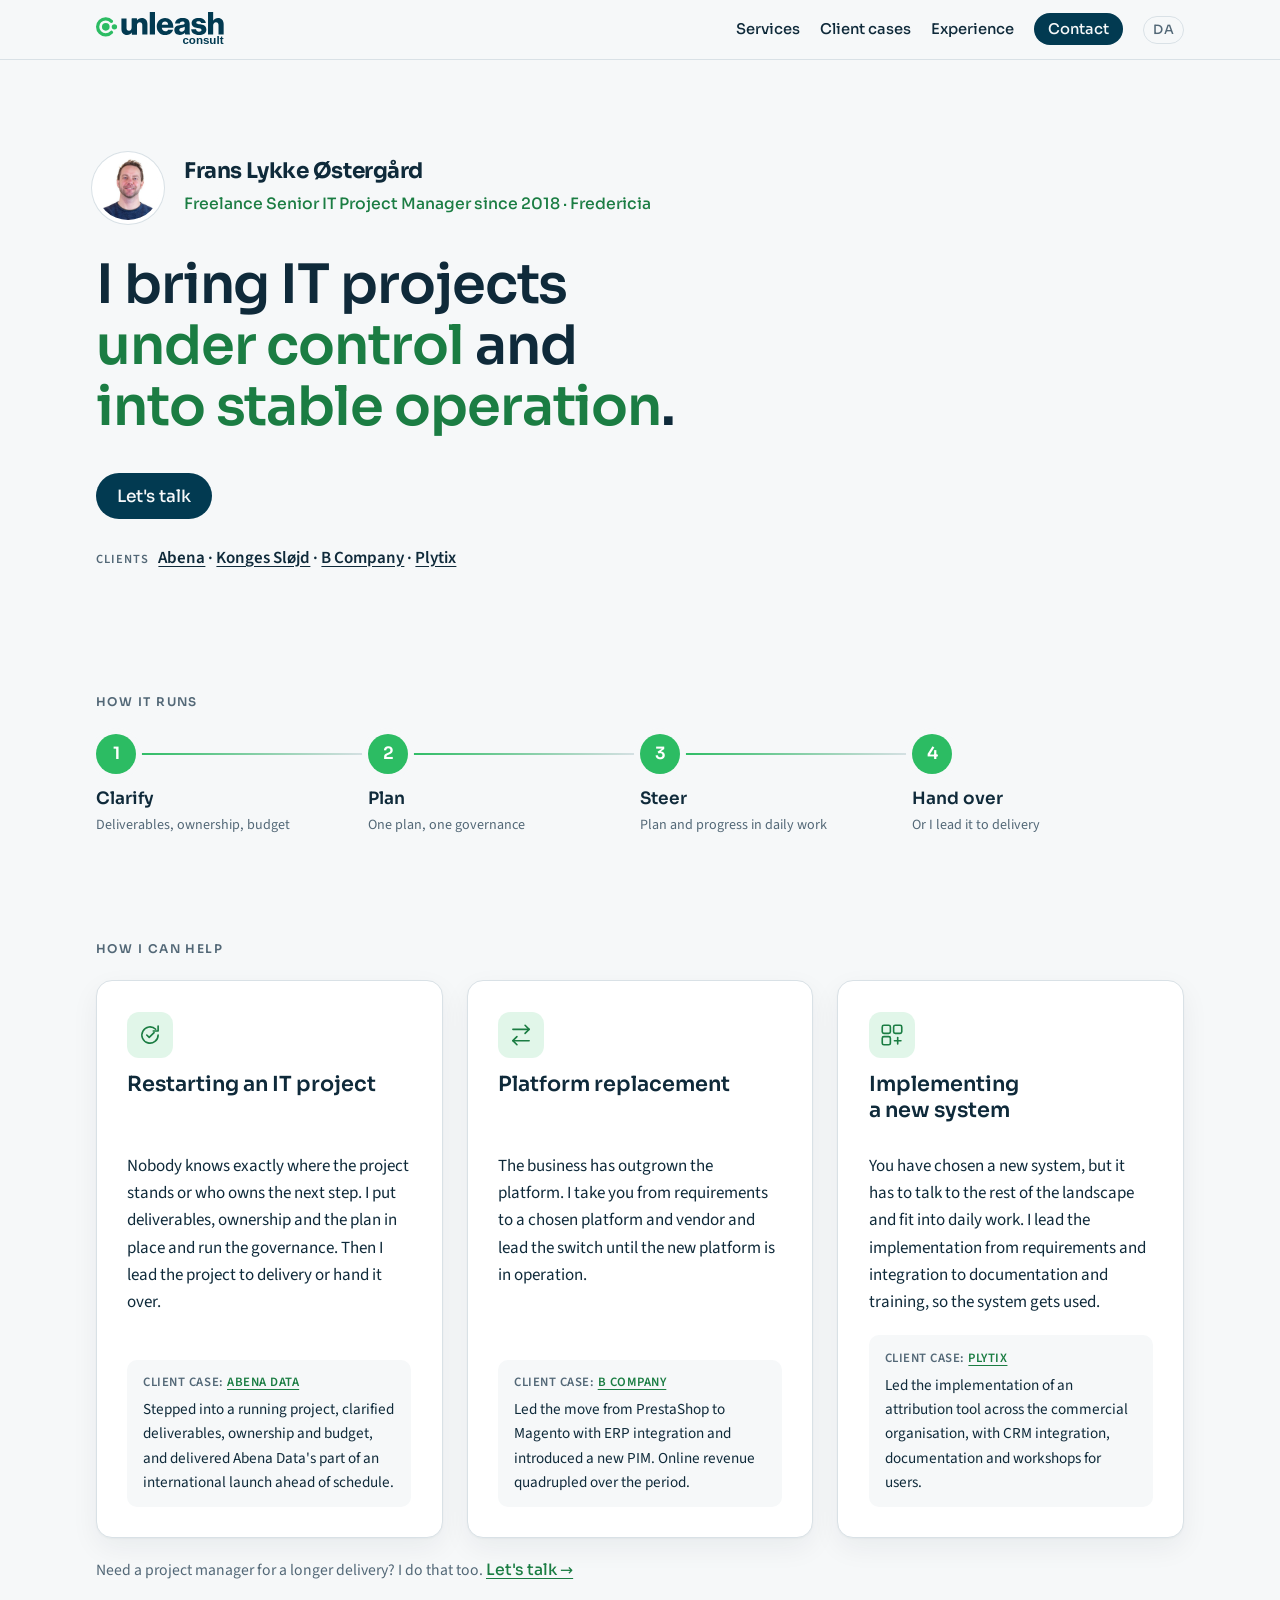
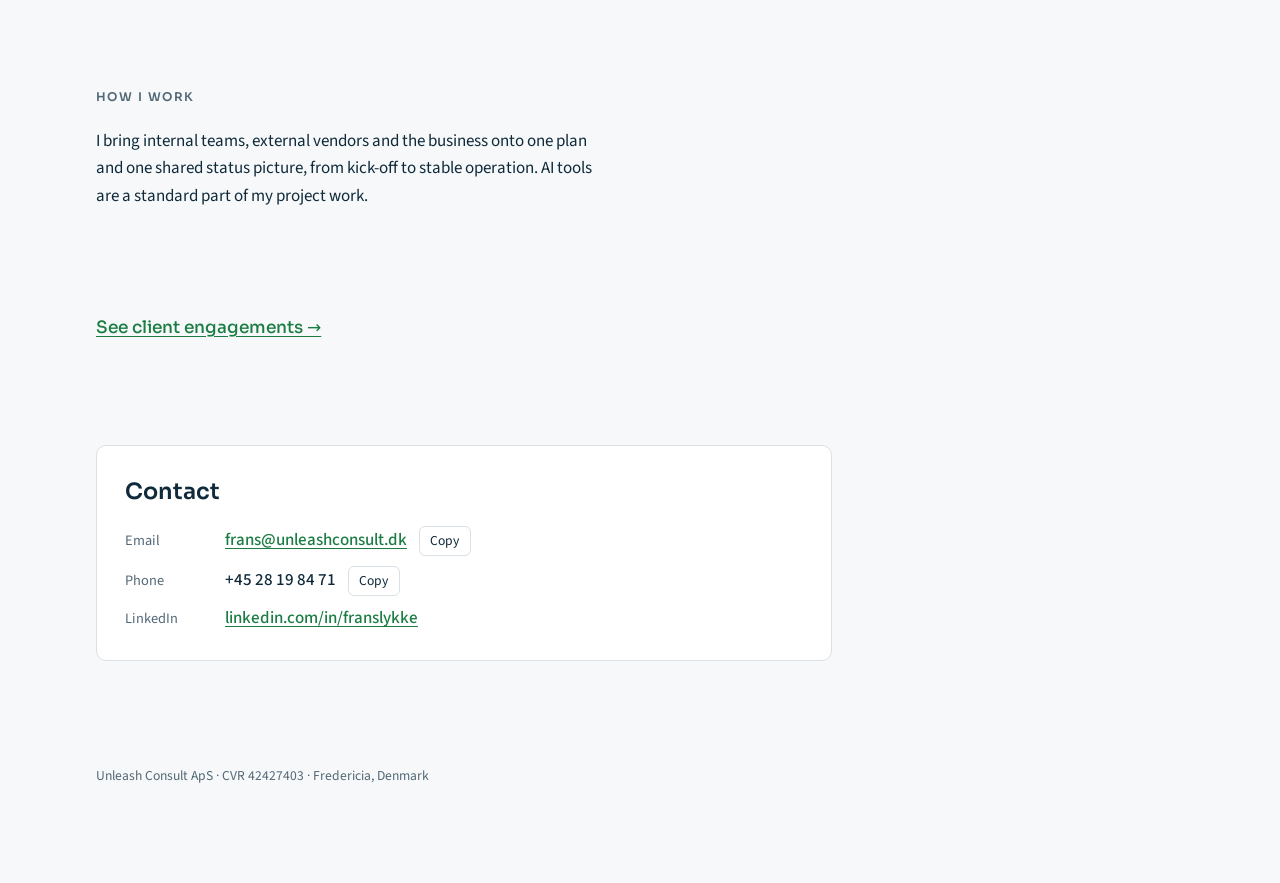
==== commit 8cd96d37: "Abena: leveret før tid Co-Authored-By: Claude Opus 5.5 <noreply@anthropic.com> Claude-Session: https" ====
--- a/en/index.html
+++ b/en/index.html
@@ -60,7 +60,7 @@
         <div class="svc-head"><svg class="svc-icon" aria-hidden="true" viewBox="0 0 32 32" fill="none" stroke="currentColor" stroke-width="2" stroke-linecap="round" stroke-linejoin="round"><path d="M26 16a10 10 0 1 1-3-7.1"/><polyline points="26 5 26 11 20 11"/><polyline points="12 16 15 19 21 13"/></svg><h2>Restarting an IT project</h2></div>
         <div class="svc-body">
           <p>Nobody knows exactly where the project stands or who owns the next step. I put deliverables, ownership and the plan in place and run the governance. Then I lead the project to delivery or hand it over.</p>
-          <p class="case"><span>Client case: <a href="cases.html#abena-genstart">Abena Data</a></span>Stepped into a running project, clarified deliverables, ownership and budget, and delivered Abena Data's part of an international launch.</p>
+          <p class="case"><span>Client case: <a href="cases.html#abena-genstart">Abena Data</a></span>Stepped into a running project, clarified deliverables, ownership and budget, and delivered Abena Data's part of an international launch ahead of schedule.</p>
         </div>
       </li>
       <li>
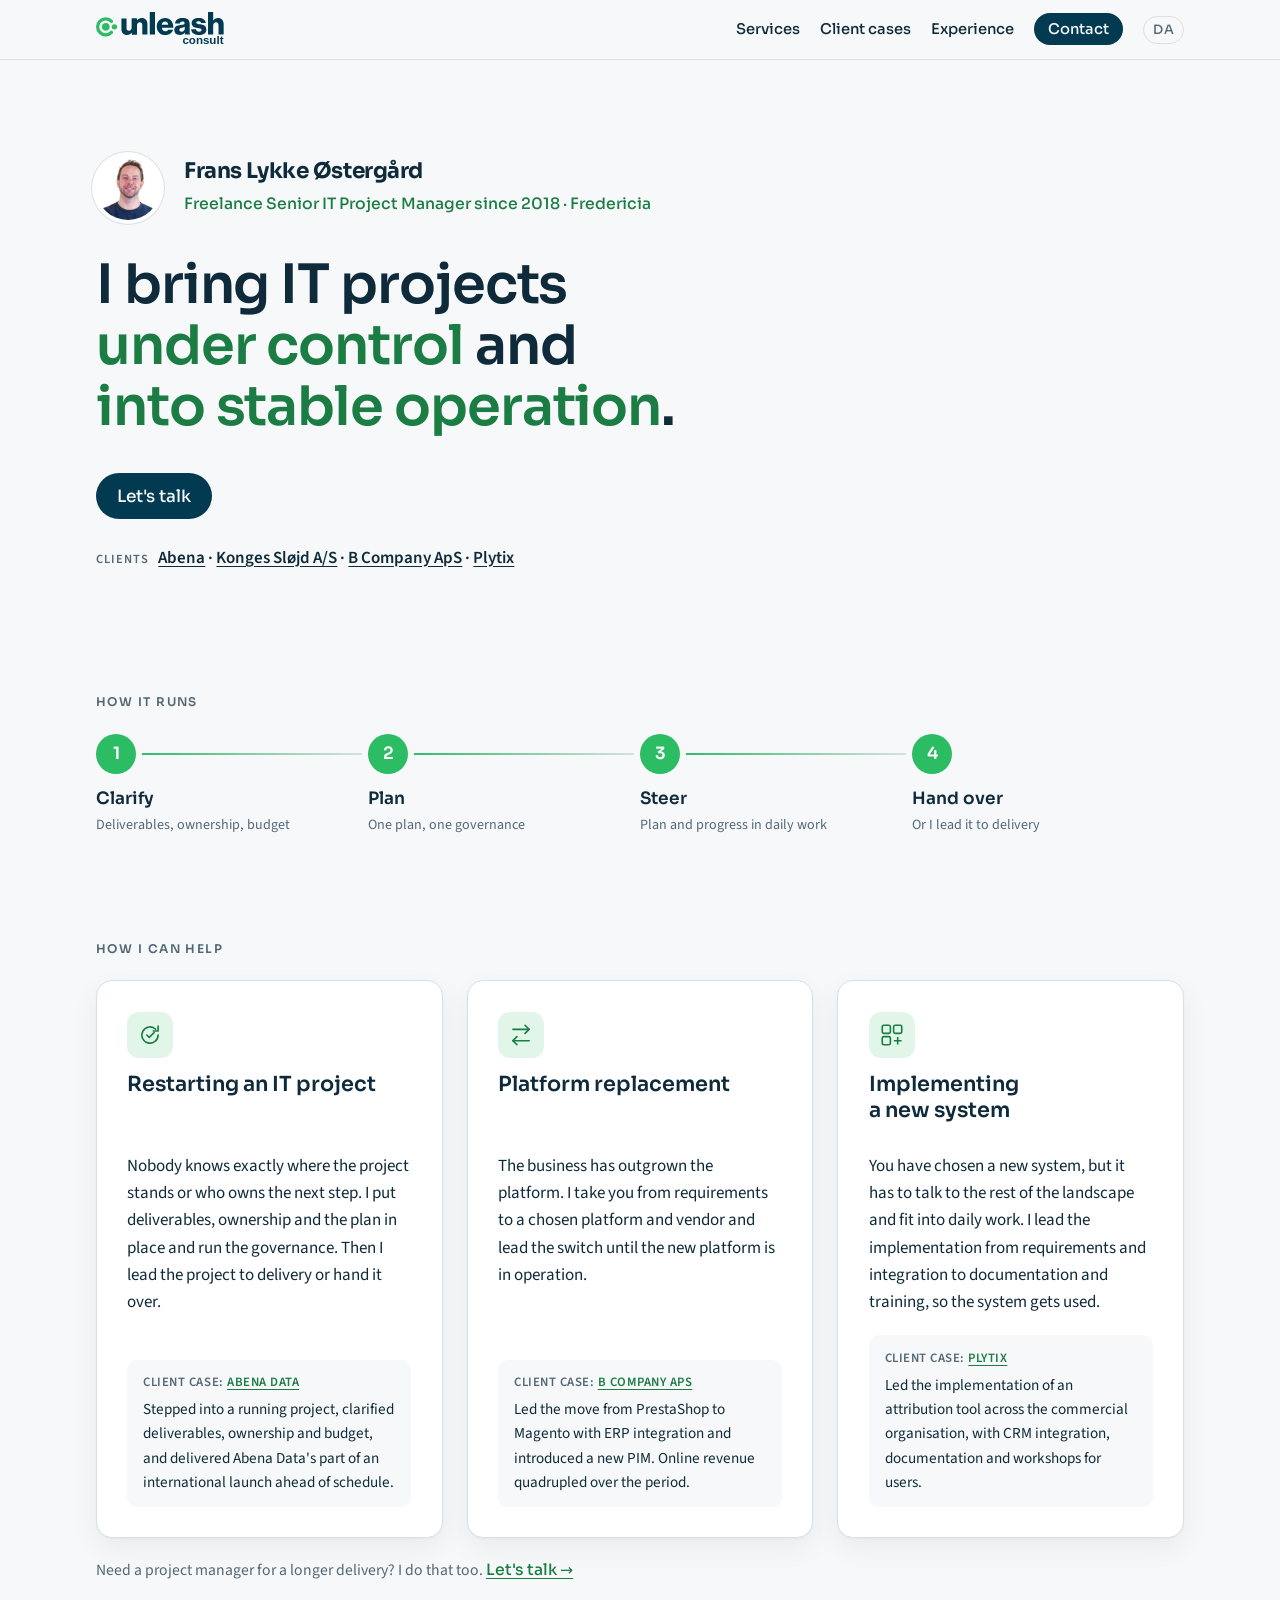
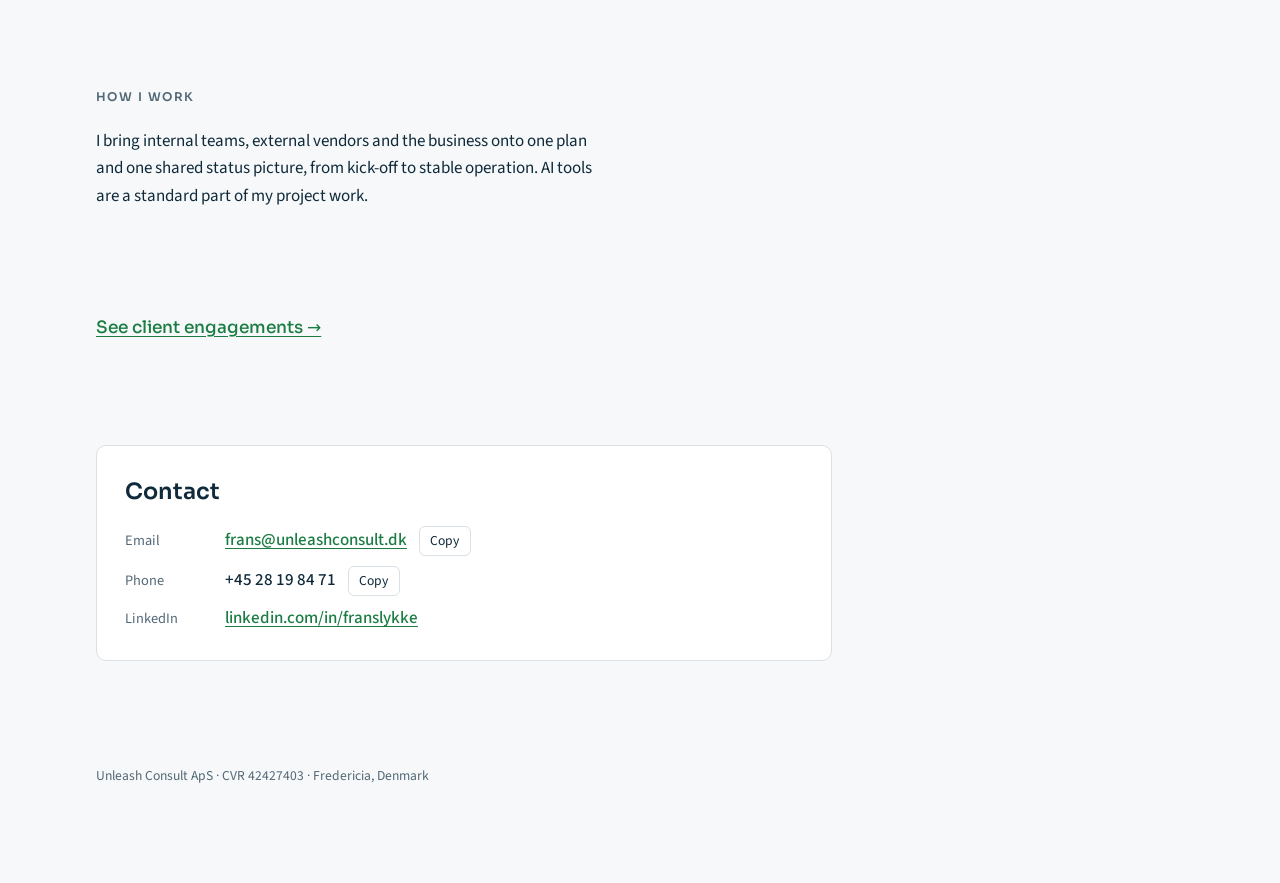
==== commit 9b1bf6d5: "Selskabsnavne: B Company ApS og Konges Sløjd A/S Co-Authored-By: Claude Opus 5.5 <noreply@anthropic." ====
--- a/en/index.html
+++ b/en/index.html
@@ -42,7 +42,7 @@
     </div>
     <p class="lede-one">I bring IT projects <em class="hl">under control</em> and <em class="hl">into stable operation</em>.</p>
     <p class="actions"><a class="btn" href="#contact">Let's talk</a></p>
-    <p class="meta"><span class="k">Clients</span> <a href="experience.html#abena-data">Abena</a> · <a href="experience.html#konges-slojd">Konges Sløjd</a> · <a href="experience.html#b-company">B Company</a> · <a href="experience.html#plytix">Plytix</a></p>
+    <p class="meta"><span class="k">Clients</span> <a href="experience.html#abena-data">Abena</a> · <a href="experience.html#konges-slojd">Konges Sløjd A/S</a> · <a href="experience.html#b-company">B Company ApS</a> · <a href="experience.html#plytix">Plytix</a></p>
   </header>
 
 
@@ -67,7 +67,7 @@
         <div class="svc-head"><svg class="svc-icon" aria-hidden="true" viewBox="0 0 32 32" fill="none" stroke="currentColor" stroke-width="2" stroke-linecap="round" stroke-linejoin="round"><polyline points="21 4 26 9 21 14"/><line x1="6" y1="9" x2="26" y2="9"/><polyline points="11 18 6 23 11 28"/><line x1="26" y1="23" x2="6" y2="23"/></svg><h2>Platform replacement</h2></div>
         <div class="svc-body">
           <p>The business has outgrown the platform. I take you from requirements to a chosen platform and vendor and lead the switch until the new platform is in operation.</p>
-          <p class="case"><span>Client case: <a href="cases.html#b-company">B Company</a></span>Led the move from PrestaShop to Magento with ERP integration and introduced a new PIM. Online revenue quadrupled over the period.</p>
+          <p class="case"><span>Client case: <a href="cases.html#b-company">B Company ApS</a></span>Led the move from PrestaShop to Magento with ERP integration and introduced a new PIM. Online revenue quadrupled over the period.</p>
         </div>
       </li>
       <li>
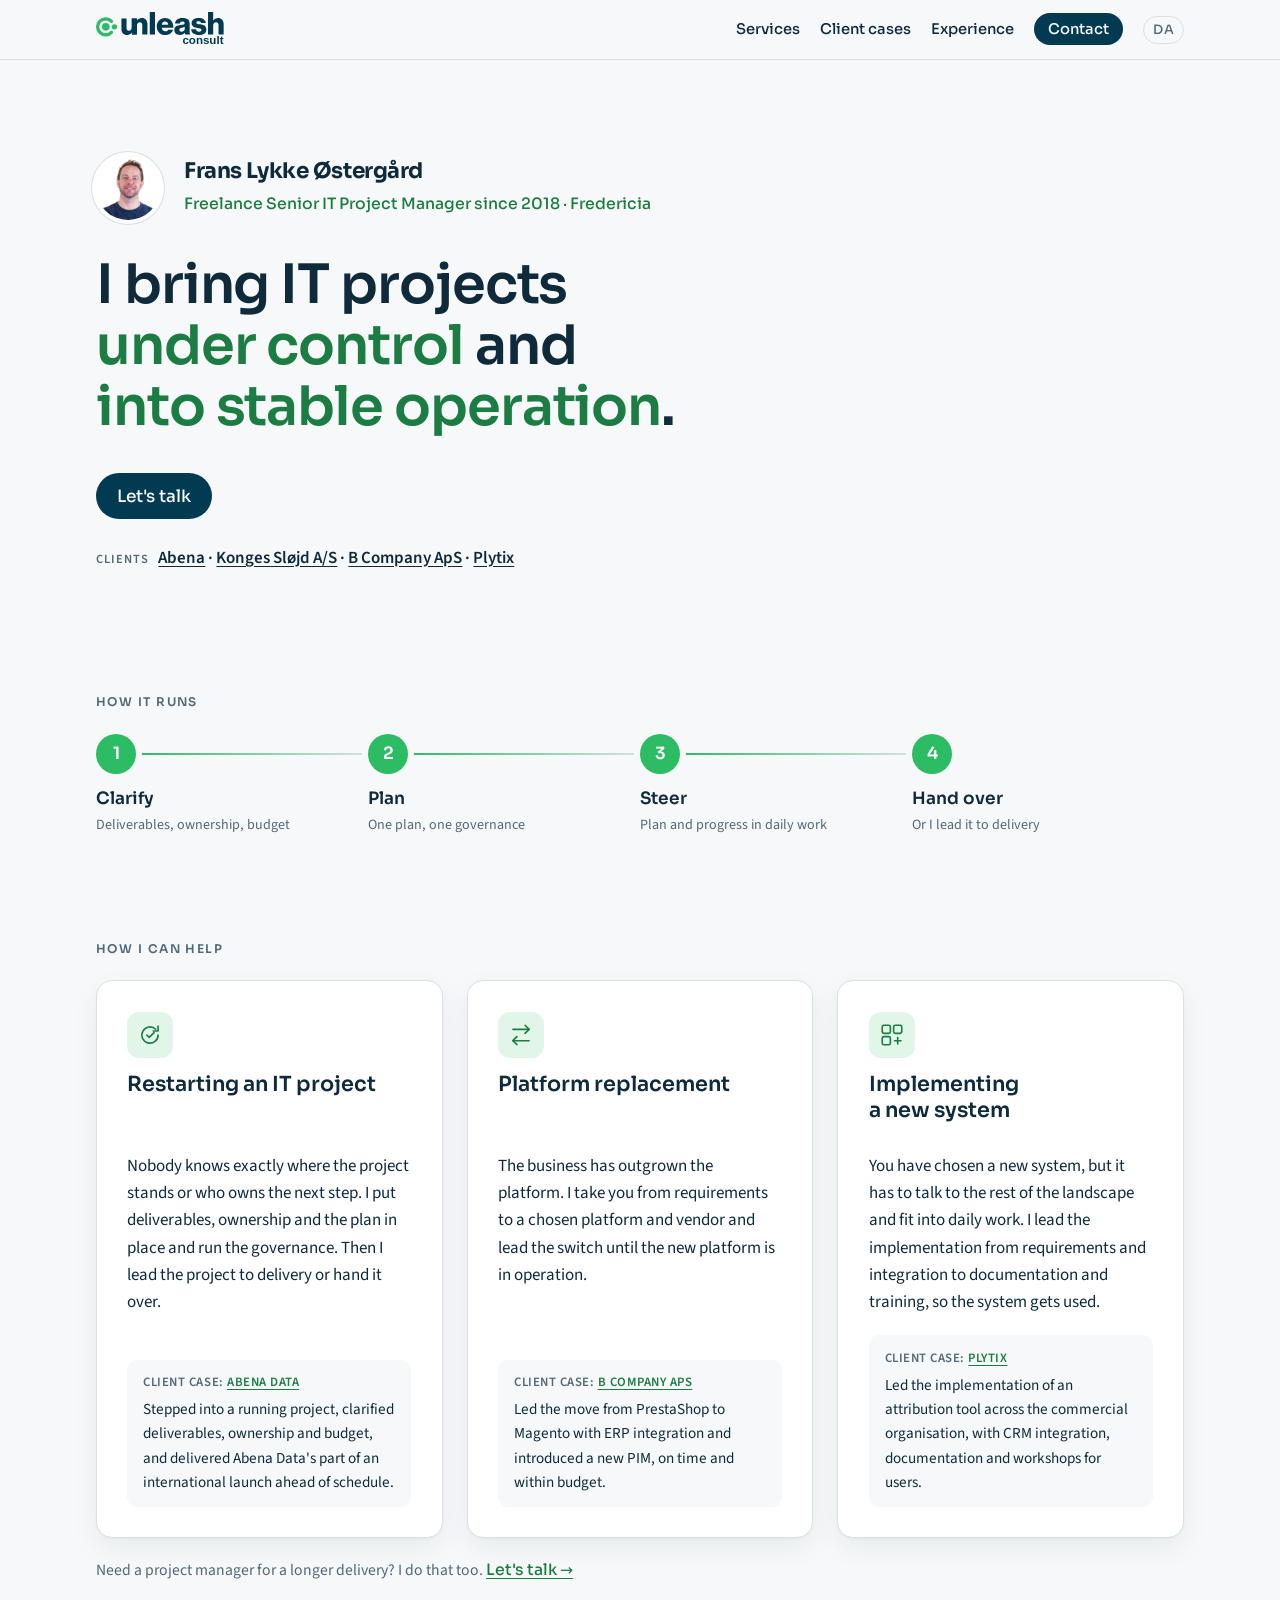
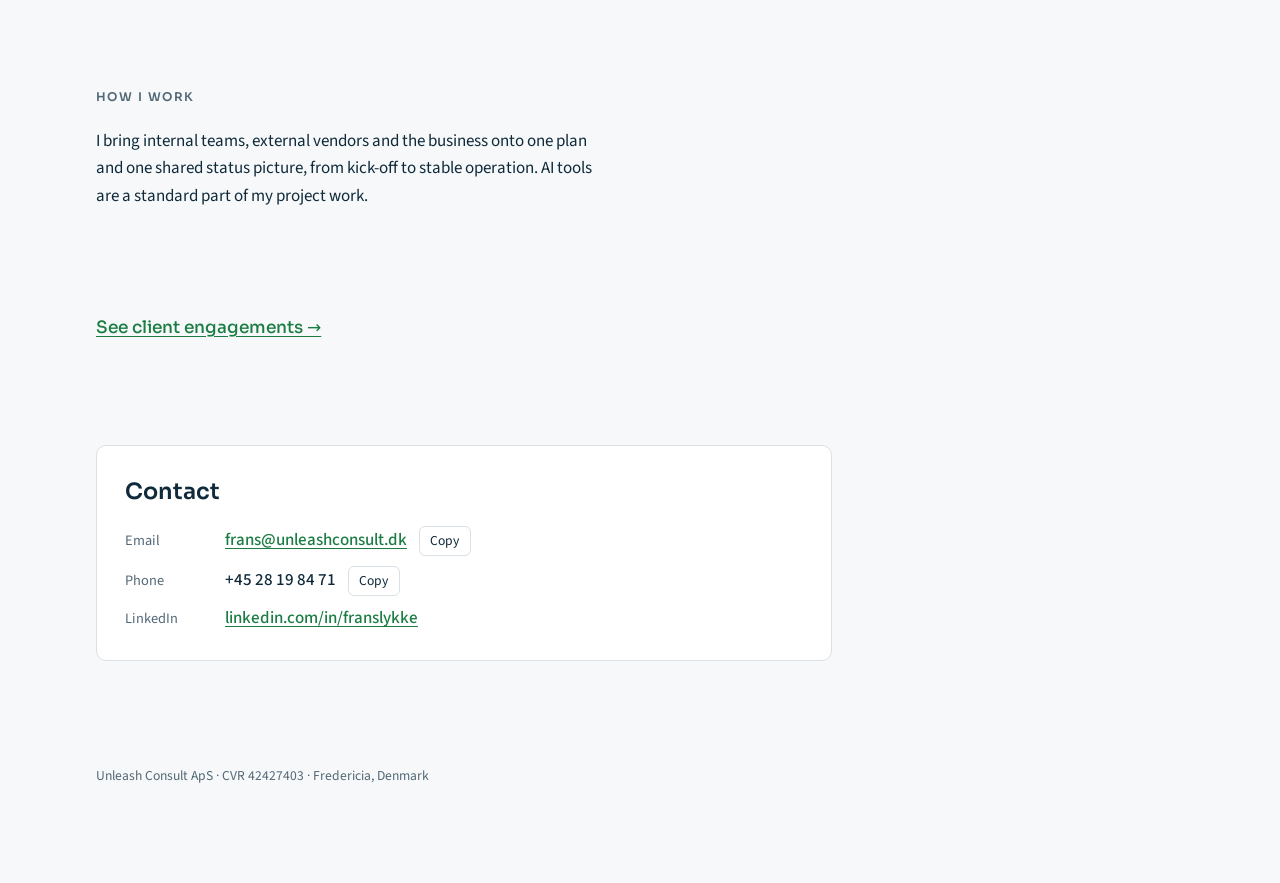
==== commit ee3f5c5f: "B Company: til tiden og inden for budget i stedet for omsætning Co-Authored-By: Claude Opus 5.5 <nor" ====
--- a/en/index.html
+++ b/en/index.html
@@ -67,7 +67,7 @@
         <div class="svc-head"><svg class="svc-icon" aria-hidden="true" viewBox="0 0 32 32" fill="none" stroke="currentColor" stroke-width="2" stroke-linecap="round" stroke-linejoin="round"><polyline points="21 4 26 9 21 14"/><line x1="6" y1="9" x2="26" y2="9"/><polyline points="11 18 6 23 11 28"/><line x1="26" y1="23" x2="6" y2="23"/></svg><h2>Platform replacement</h2></div>
         <div class="svc-body">
           <p>The business has outgrown the platform. I take you from requirements to a chosen platform and vendor and lead the switch until the new platform is in operation.</p>
-          <p class="case"><span>Client case: <a href="cases.html#b-company">B Company ApS</a></span>Led the move from PrestaShop to Magento with ERP integration and introduced a new PIM. Online revenue quadrupled over the period.</p>
+          <p class="case"><span>Client case: <a href="cases.html#b-company">B Company ApS</a></span>Led the move from PrestaShop to Magento with ERP integration and introduced a new PIM, on time and within budget.</p>
         </div>
       </li>
       <li>
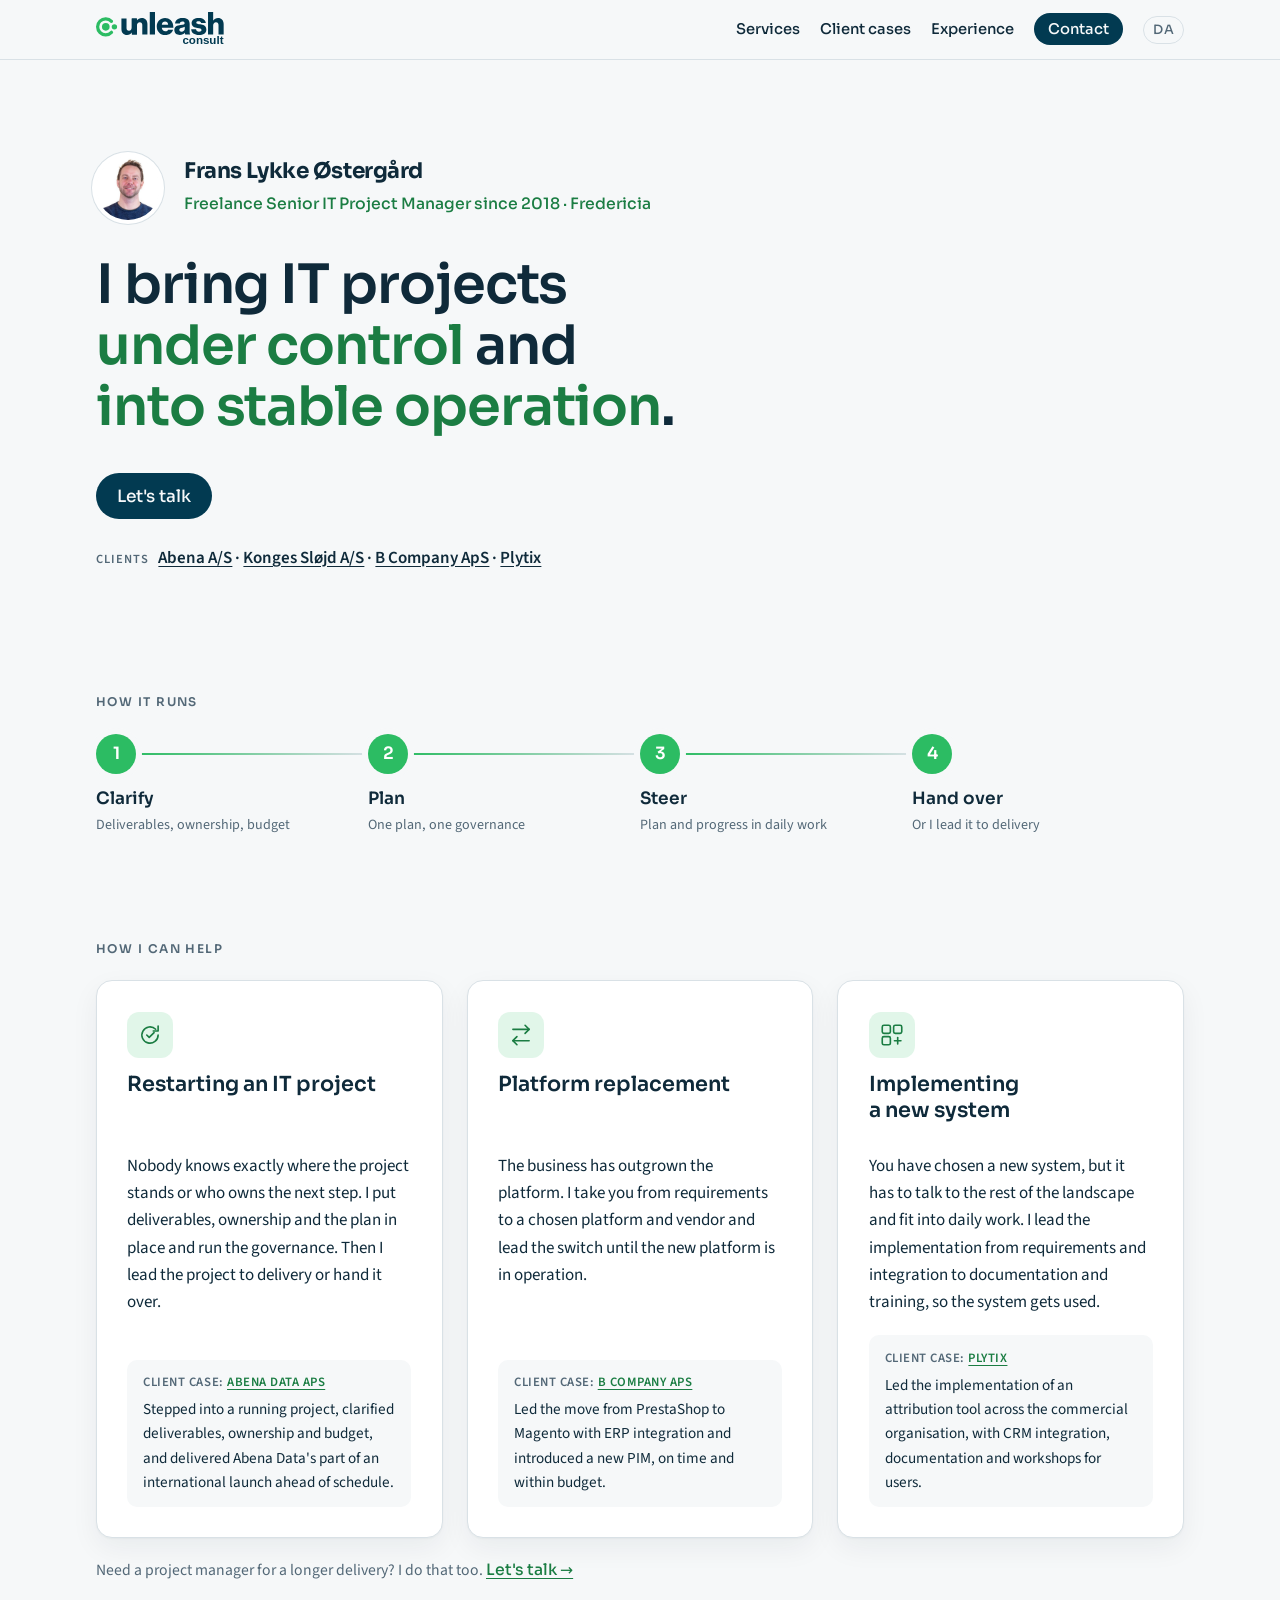
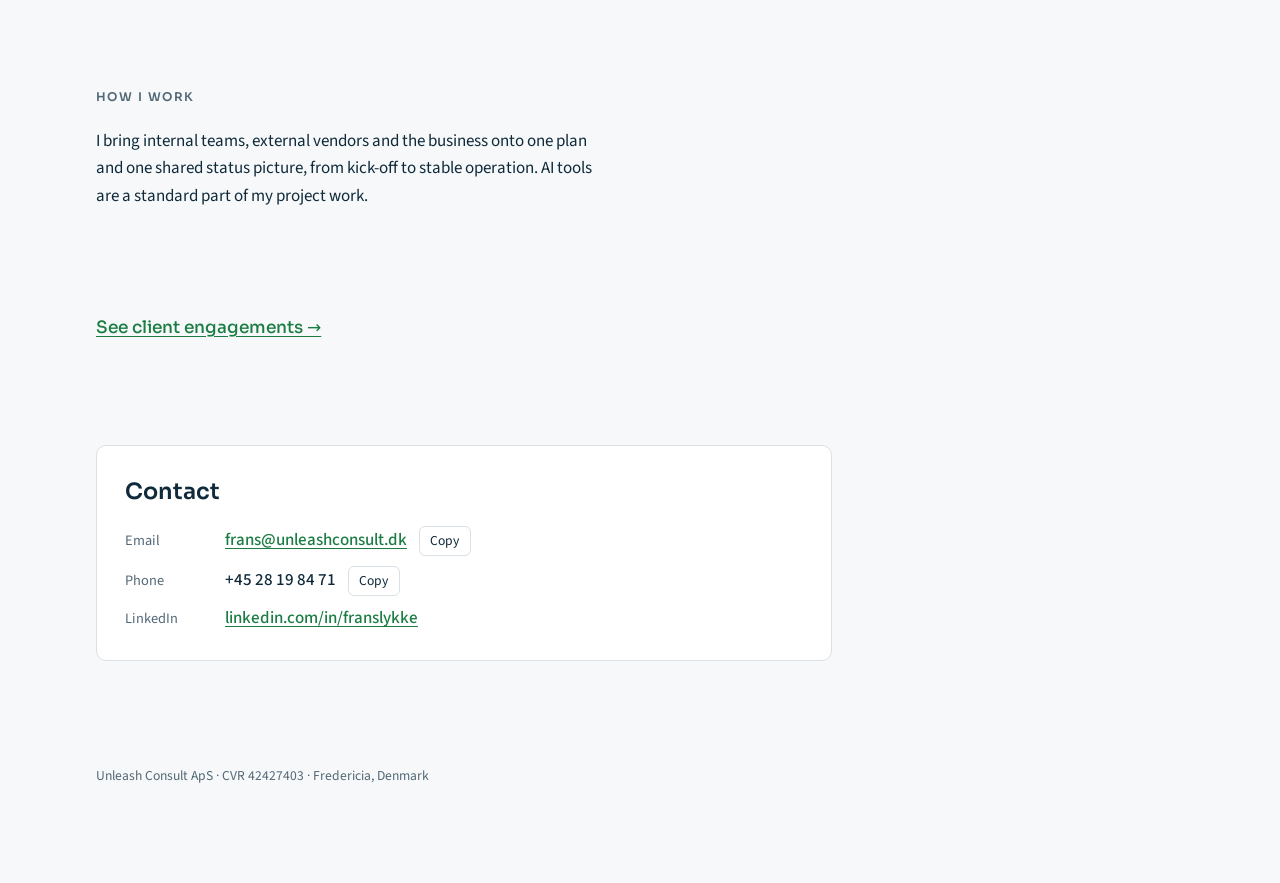
==== commit fd637519: "Selskabsnavne: Abena A/S og Abena Data ApS Co-Authored-By: Claude Opus 5.5 <noreply@anthropic.com> C" ====
--- a/en/index.html
+++ b/en/index.html
@@ -42,7 +42,7 @@
     </div>
     <p class="lede-one">I bring IT projects <em class="hl">under control</em> and <em class="hl">into stable operation</em>.</p>
     <p class="actions"><a class="btn" href="#contact">Let's talk</a></p>
-    <p class="meta"><span class="k">Clients</span> <a href="experience.html#abena-data">Abena</a> · <a href="experience.html#konges-slojd">Konges Sløjd A/S</a> · <a href="experience.html#b-company">B Company ApS</a> · <a href="experience.html#plytix">Plytix</a></p>
+    <p class="meta"><span class="k">Clients</span> <a href="experience.html#abena-data">Abena A/S</a> · <a href="experience.html#konges-slojd">Konges Sløjd A/S</a> · <a href="experience.html#b-company">B Company ApS</a> · <a href="experience.html#plytix">Plytix</a></p>
   </header>
 
 
@@ -60,7 +60,7 @@
         <div class="svc-head"><svg class="svc-icon" aria-hidden="true" viewBox="0 0 32 32" fill="none" stroke="currentColor" stroke-width="2" stroke-linecap="round" stroke-linejoin="round"><path d="M26 16a10 10 0 1 1-3-7.1"/><polyline points="26 5 26 11 20 11"/><polyline points="12 16 15 19 21 13"/></svg><h2>Restarting an IT project</h2></div>
         <div class="svc-body">
           <p>Nobody knows exactly where the project stands or who owns the next step. I put deliverables, ownership and the plan in place and run the governance. Then I lead the project to delivery or hand it over.</p>
-          <p class="case"><span>Client case: <a href="cases.html#abena-genstart">Abena Data</a></span>Stepped into a running project, clarified deliverables, ownership and budget, and delivered Abena Data's part of an international launch ahead of schedule.</p>
+          <p class="case"><span>Client case: <a href="cases.html#abena-genstart">Abena Data ApS</a></span>Stepped into a running project, clarified deliverables, ownership and budget, and delivered Abena Data's part of an international launch ahead of schedule.</p>
         </div>
       </li>
       <li>
